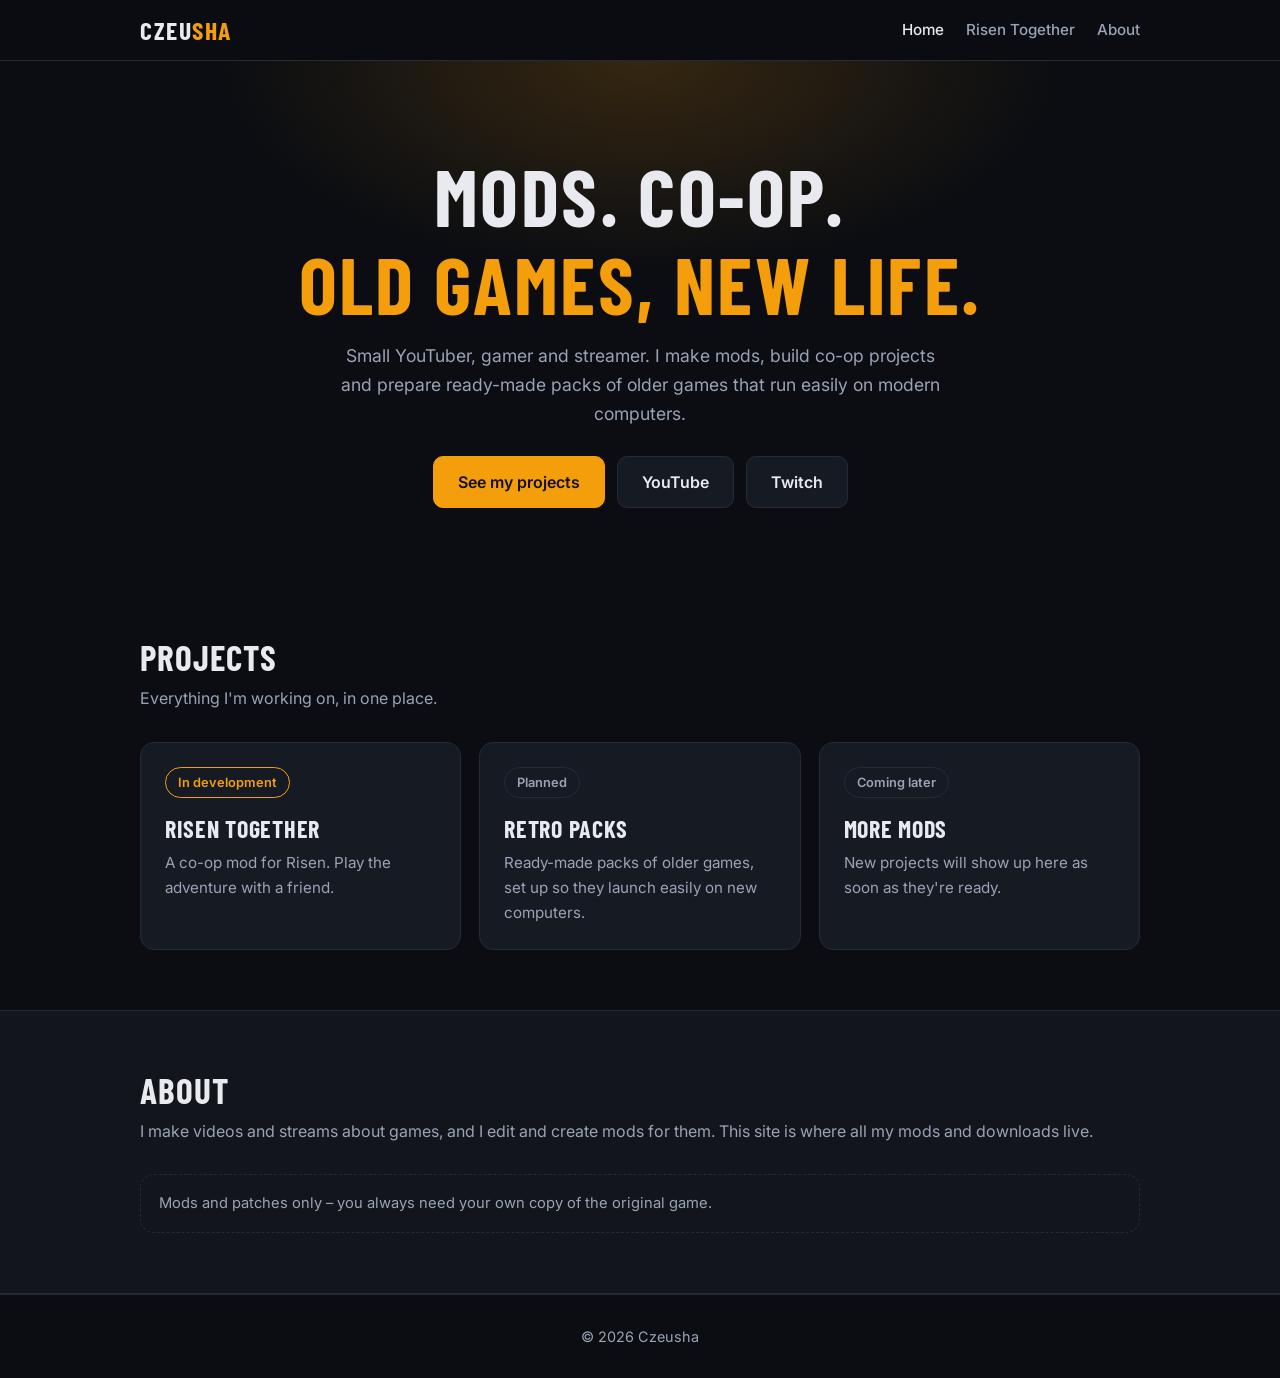
==== index.html @ b82e5521 "Add files via upload" ====
<!DOCTYPE html>
<html lang="en">
<head>
  <meta charset="UTF-8">
  <meta name="viewport" content="width=device-width, initial-scale=1">
  <title>Czeusha – Mods & Projects</title>
  <meta name="description" content="Czeusha's website: mods, co-op projects and ready-made packs of older games that are easy to run on modern computers.">
  <link rel="stylesheet" href="style.css">
</head>
<body>

  <nav class="nav">
    <div class="container">
      <a class="logo" href="index.html">CZEU<span>SHA</span></a>
      <div class="nav-links">
        <a class="active" href="index.html">Home</a>
        <a href="risen-together.html">Risen Together</a>
        <a href="#about">About</a>
      </div>
    </div>
  </nav>

  <header class="hero">
    <div class="container">
      <h1>Mods. Co-op.<br><em>Old games, new life.</em></h1>
      <p>Small YouTuber, gamer and streamer. I make mods, build co-op projects and prepare ready-made packs of older games that run easily on modern computers.</p>
      <div class="btn-row">
        <a class="btn primary" href="#projects">See my projects</a>
        <!-- TODO: wstaw swoj link do YouTube -->
        <a class="btn" href="#" target="_blank" rel="noopener">YouTube</a>
        <!-- TODO: wstaw swoj link do Twitcha -->
        <a class="btn" href="#" target="_blank" rel="noopener">Twitch</a>
      </div>
    </div>
  </header>

  <section id="projects">
    <div class="container">
      <h2>Projects</h2>
      <p class="sub">Everything I'm working on, in one place.</p>

      <div class="grid">
        <a class="card" href="risen-together.html">
          <span class="badge">In development</span>
          <h3>Risen Together</h3>
          <p>A co-op mod for Risen. Play the adventure with a friend.</p>
        </a>

        <div class="card">
          <span class="badge planned">Planned</span>
          <h3>Retro Packs</h3>
          <p>Ready-made packs of older games, set up so they launch easily on new computers.</p>
        </div>

        <div class="card">
          <span class="badge planned">Coming later</span>
          <h3>More mods</h3>
          <p>New projects will show up here as soon as they're ready.</p>
        </div>
      </div>
    </div>
  </section>

  <section id="about" class="band">
    <div class="container">
      <h2>About</h2>
      <!-- TODO: dopisz kilka zdań o sobie i kanale -->
      <p class="sub">I make videos and streams about games, and I edit and create mods for them. This site is where all my mods and downloads live.</p>
      <div class="note">
        Mods and patches only – you always need your own copy of the original game.
      </div>
    </div>
  </section>

  <footer>
    <div class="container">© 2026 Czeusha</div>
  </footer>

</body>
</html>
---- style.css ----
@import url('https://fonts.googleapis.com/css2?family=Barlow+Condensed:wght@500;700&family=Inter:wght@400;500;600&display=swap');

:root {
  --bg: #0b0d12;
  --bg-2: #12151c;
  --card: #161a23;
  --border: #252a36;
  --text: #e8eaf0;
  --muted: #9aa3b5;
  --accent: #f59e0b;
  --accent-2: #ef4444;
  --radius: 14px;
}

* { box-sizing: border-box; margin: 0; padding: 0; }

html { scroll-behavior: smooth; }

body {
  font-family: 'Inter', system-ui, sans-serif;
  background: var(--bg);
  color: var(--text);
  line-height: 1.65;
  min-height: 100vh;
}

a { color: var(--accent); text-decoration: none; }
a:hover { text-decoration: underline; }

h1, h2, h3 {
  font-family: 'Barlow Condensed', 'Inter', sans-serif;
  text-transform: uppercase;
  letter-spacing: 0.03em;
  line-height: 1.1;
}

.container { width: min(1000px, 100% - 32px); margin-inline: auto; }

/* NAV */
.nav {
  position: sticky; top: 0; z-index: 10;
  background: rgba(11, 13, 18, 0.85);
  backdrop-filter: blur(10px);
  border-bottom: 1px solid var(--border);
}
.nav .container {
  display: flex; align-items: center; justify-content: space-between;
  height: 60px;
}
.logo {
  font-family: 'Barlow Condensed', sans-serif;
  font-weight: 700; font-size: 1.6rem;
  letter-spacing: 0.06em; color: var(--text);
}
.logo span { color: var(--accent); }
.logo:hover { text-decoration: none; }
.nav-links { display: flex; gap: 22px; }
.nav-links a { color: var(--muted); font-weight: 500; font-size: 0.95rem; }
.nav-links a:hover, .nav-links a.active { color: var(--text); text-decoration: none; }

/* HERO */
.hero {
  padding: 90px 0 70px;
  text-align: center;
  background:
    radial-gradient(600px 300px at 50% 0%, rgba(245, 158, 11, 0.18), transparent 70%),
    var(--bg);
}
.hero h1 { font-size: clamp(2.6rem, 8vw, 5rem); margin-bottom: 14px; }
.hero h1 em { font-style: normal; color: var(--accent); }
.hero p { color: var(--muted); max-width: 620px; margin: 0 auto 28px; font-size: 1.1rem; }

.badge {
  display: inline-block;
  padding: 4px 12px;
  border-radius: 999px;
  font-size: 0.8rem; font-weight: 600;
  border: 1px solid var(--accent);
  color: var(--accent);
  margin-bottom: 18px;
}
.badge.planned { border-color: var(--border); color: var(--muted); }

/* BUTTONS */
.btn {
  display: inline-block;
  padding: 12px 24px;
  border-radius: 10px;
  font-weight: 600;
  border: 1px solid var(--border);
  color: var(--text);
  background: var(--card);
  transition: transform .15s, border-color .15s;
}
.btn:hover { transform: translateY(-2px); border-color: var(--accent); text-decoration: none; }
.btn.primary { background: var(--accent); color: #111; border-color: var(--accent); }
.btn.disabled { opacity: .5; pointer-events: none; }
.btn-row { display: flex; gap: 12px; justify-content: center; flex-wrap: wrap; }

/* SECTIONS */
section { padding: 60px 0; }
section h2 { font-size: 2.2rem; margin-bottom: 8px; }
.sub { color: var(--muted); margin-bottom: 30px; }

.grid {
  display: grid; gap: 18px;
  grid-template-columns: repeat(auto-fit, minmax(270px, 1fr));
}

.card {
  background: var(--card);
  border: 1px solid var(--border);
  border-radius: var(--radius);
  padding: 24px;
  transition: transform .2s, border-color .2s;
  display: block; color: var(--text);
}
a.card:hover { transform: translateY(-4px); border-color: var(--accent); text-decoration: none; }
.card h3 { font-size: 1.5rem; margin-bottom: 8px; }
.card p { color: var(--muted); font-size: 0.95rem; }

.band { background: var(--bg-2); border-block: 1px solid var(--border); }

/* STEPS / LISTS */
.steps { list-style: none; counter-reset: s; display: grid; gap: 12px; }
.steps li {
  counter-increment: s;
  background: var(--card); border: 1px solid var(--border);
  border-radius: var(--radius);
  padding: 16px 18px 16px 62px;
  position: relative;
}
.steps li::before {
  content: counter(s);
  position: absolute; left: 18px; top: 50%; transform: translateY(-50%);
  width: 30px; height: 30px; border-radius: 50%;
  background: var(--accent); color: #111;
  display: grid; place-items: center; font-weight: 700;
}

.list { list-style: none; display: grid; gap: 10px; }
.list li { padding-left: 26px; position: relative; color: var(--muted); }
.list li::before { content: '▸'; color: var(--accent); position: absolute; left: 0; }

.log { border-left: 2px solid var(--border); padding-left: 20px; }
.log h3 { font-size: 1.3rem; }
.log .date { color: var(--muted); font-size: .85rem; margin-bottom: 6px; }

.note {
  border: 1px dashed var(--border);
  border-radius: var(--radius);
  padding: 16px 18px;
  color: var(--muted);
  font-size: .92rem;
}

/* FOOTER */
footer {
  border-top: 1px solid var(--border);
  padding: 30px 0;
  text-align: center;
  color: var(--muted);
  font-size: .9rem;
}

@media (max-width: 560px) {
  .nav-links { gap: 14px; }
  .hero { padding: 60px 0 50px; }
}
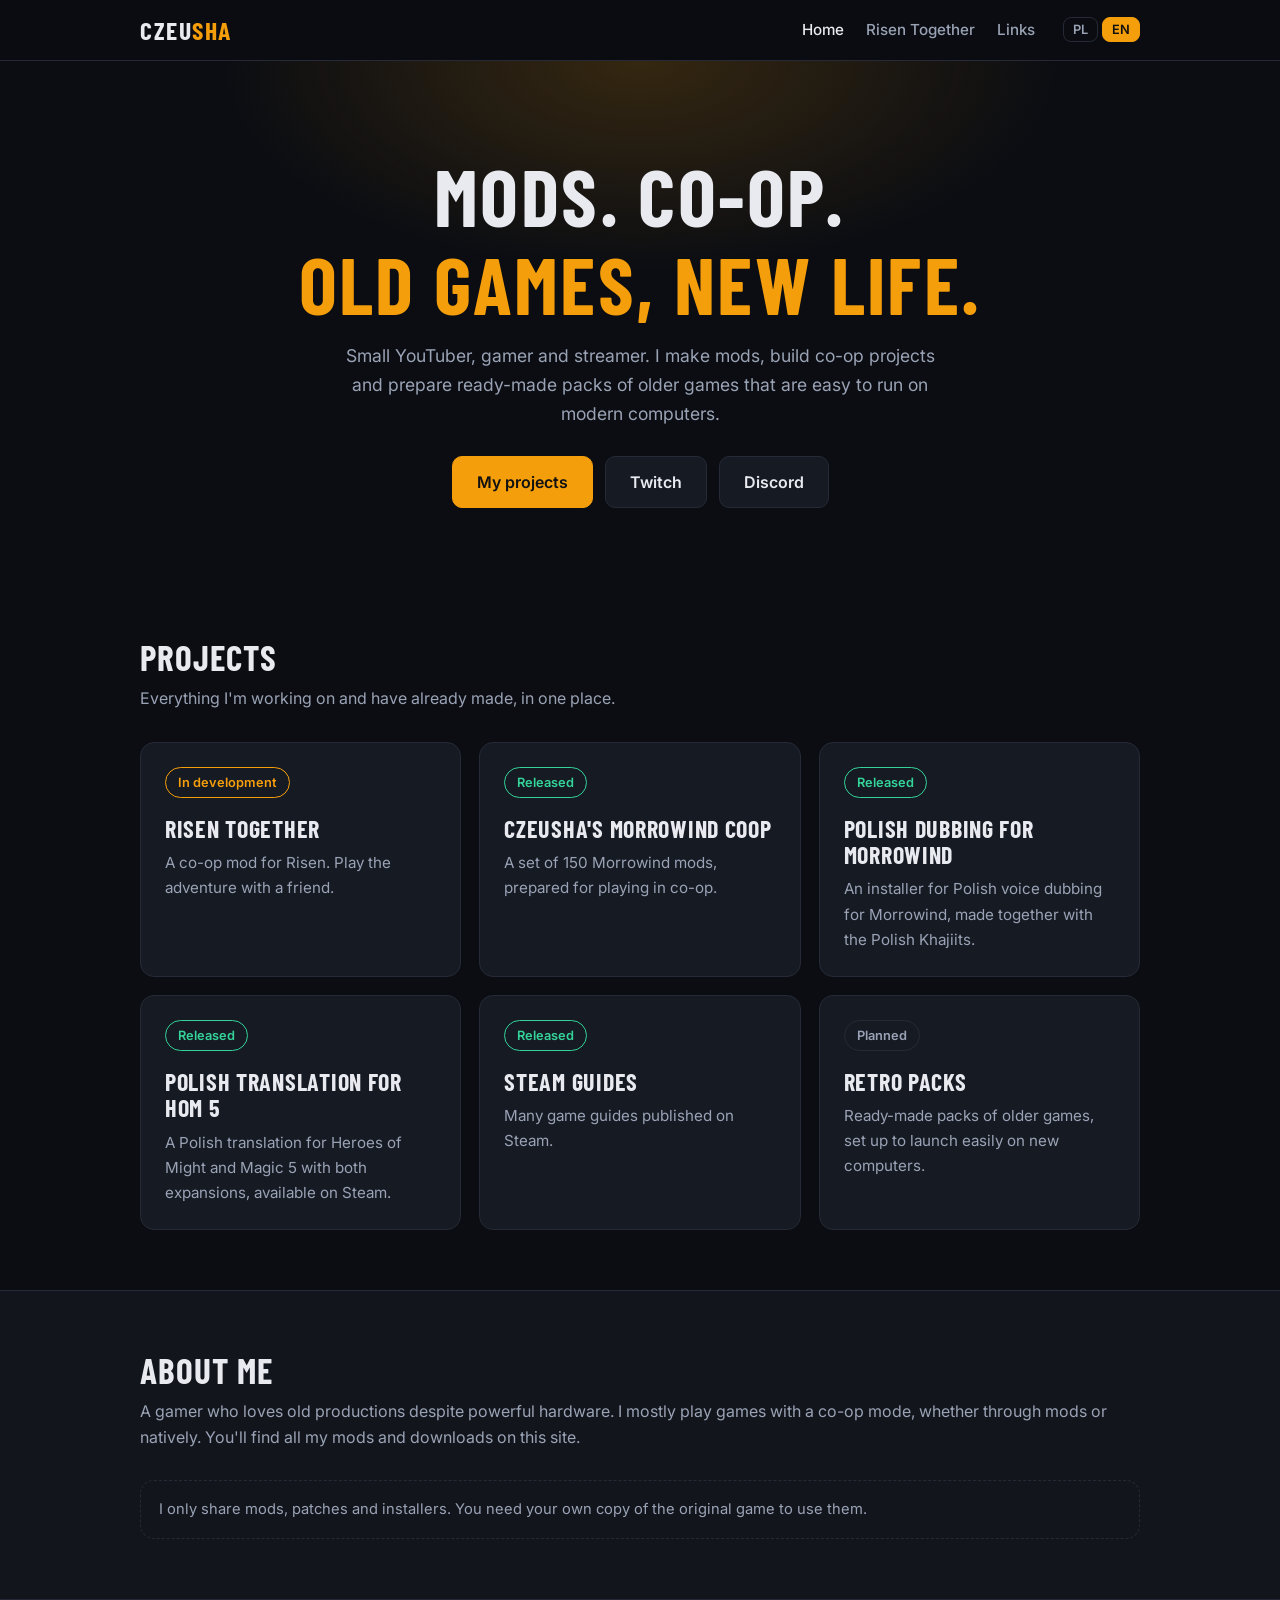
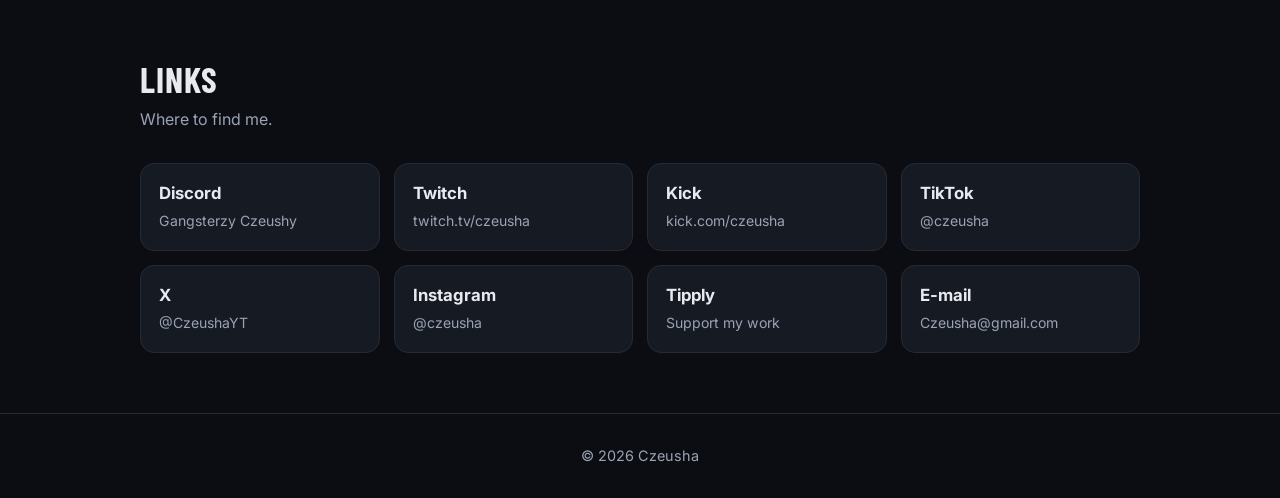
==== commit dd6e2973: "Add files via upload" ====
--- a/index.html
+++ b/index.html
@@ -1,10 +1,10 @@
 <!DOCTYPE html>
-<html lang="en">
+<html lang="pl">
 <head>
   <meta charset="UTF-8">
   <meta name="viewport" content="width=device-width, initial-scale=1">
-  <title>Czeusha – Mods & Projects</title>
-  <meta name="description" content="Czeusha's website: mods, co-op projects and ready-made packs of older games that are easy to run on modern computers.">
+  <title data-i18n="title">Czeusha – Mody i projekty</title>
+  <meta name="description" content="Strona Czeushy: YouTuber, gamer i streamer. Moje mody, projekty co-op oraz gotowe paczki starszych gier.">
   <link rel="stylesheet" href="style.css">
 </head>
 <body>
@@ -13,61 +13,116 @@
     <div class="container">
       <a class="logo" href="index.html">CZEU<span>SHA</span></a>
       <div class="nav-links">
-        <a class="active" href="index.html">Home</a>
+        <a class="active" href="index.html" data-i18n="nav_home">Start</a>
         <a href="risen-together.html">Risen Together</a>
-        <a href="#about">About</a>
+        <a href="#linki" data-i18n="nav_links">Linki</a>
+        <div class="lang">
+          <button type="button" data-lang="pl">PL</button>
+          <button type="button" data-lang="en">EN</button>
+        </div>
       </div>
     </div>
   </nav>
 
   <header class="hero">
     <div class="container">
-      <h1>Mods. Co-op.<br><em>Old games, new life.</em></h1>
-      <p>Small YouTuber, gamer and streamer. I make mods, build co-op projects and prepare ready-made packs of older games that run easily on modern computers.</p>
+      <h1 data-i18n="h1">Mody. Co-op.<br><em>Stare gry, nowe życie.</em></h1>
+      <p data-i18n="hero_p">Mały YouTuber, gamer i streamer. Robię mody, tworzę projekty co-op i przygotowuję gotowe paczki starszych gier, które łatwo odpalić na nowych komputerach.</p>
       <div class="btn-row">
-        <a class="btn primary" href="#projects">See my projects</a>
-        <!-- TODO: wstaw swoj link do YouTube -->
-        <a class="btn" href="#" target="_blank" rel="noopener">YouTube</a>
-        <!-- TODO: wstaw swoj link do Twitcha -->
-        <a class="btn" href="#" target="_blank" rel="noopener">Twitch</a>
+        <a class="btn primary" href="#projekty" data-i18n="btn_projects">Moje projekty</a>
+        <a class="btn" href="https://twitch.tv/czeusha" target="_blank" rel="noopener">Twitch</a>
+        <a class="btn" href="https://discord.gg/3G6SpS7euk" target="_blank" rel="noopener">Discord</a>
       </div>
     </div>
   </header>
 
-  <section id="projects">
+  <section id="projekty">
     <div class="container">
-      <h2>Projects</h2>
-      <p class="sub">Everything I'm working on, in one place.</p>
+      <h2 data-i18n="projects_h">Projekty</h2>
+      <p class="sub" data-i18n="projects_sub">Wszystko, nad czym pracuję i co już zrobiłem, w jednym miejscu.</p>
 
       <div class="grid">
         <a class="card" href="risen-together.html">
-          <span class="badge">In development</span>
+          <span class="badge" data-i18n="badge_dev">W produkcji</span>
           <h3>Risen Together</h3>
-          <p>A co-op mod for Risen. Play the adventure with a friend.</p>
+          <p data-i18n="risen_p">Mod co-op do gry Risen. Przejdź przygodę razem ze znajomym.</p>
         </a>
 
+        <!-- TODO: dodaj link do pobrania, zamieniajac <div> na <a class="card" href="LINK"> -->
         <div class="card">
-          <span class="badge planned">Planned</span>
-          <h3>Retro Packs</h3>
-          <p>Ready-made packs of older games, set up so they launch easily on new computers.</p>
+          <span class="badge done" data-i18n="badge_done">Wydane</span>
+          <h3>Czeusha's Morrowind Coop</h3>
+          <p data-i18n="coop_p">Zestaw 150 modyfikacji do Morrowinda, przygotowany do gry w co-opie.</p>
         </div>
 
         <div class="card">
-          <span class="badge planned">Coming later</span>
-          <h3>More mods</h3>
-          <p>New projects will show up here as soon as they're ready.</p>
+          <span class="badge done" data-i18n="badge_done">Wydane</span>
+          <h3 data-i18n="dub_h">Polski dubbing do Morrowinda</h3>
+          <p data-i18n="dub_p">Instalator polskiego dubbingu do Morrowinda, stworzony razem z Polskimi Khajitami.</p>
+        </div>
+
+        <div class="card">
+          <span class="badge done" data-i18n="badge_done">Wydane</span>
+          <h3 data-i18n="hom_h">Spolszczenie do HoM 5</h3>
+          <p data-i18n="hom_p">Spolszczenie do Heroes of Might and Magic 5 wraz z dwoma dodatkami, dostępne na Steamie.</p>
+        </div>
+
+        <div class="card">
+          <span class="badge done" data-i18n="badge_done">Wydane</span>
+          <h3 data-i18n="guides_h">Poradniki na Steamie</h3>
+          <p data-i18n="guides_p">Wiele poradników do gier opublikowanych na Steamie.</p>
+        </div>
+
+        <div class="card">
+          <span class="badge planned" data-i18n="badge_planned">W planach</span>
+          <h3>Retro Packs</h3>
+          <p data-i18n="retro_p">Gotowe paczki starszych gier, przygotowane tak, żeby łatwo je uruchomić na nowych komputerach.</p>
         </div>
       </div>
     </div>
   </section>
 
-  <section id="about" class="band">
+  <section id="o-mnie" class="band">
     <div class="container">
-      <h2>About</h2>
-      <!-- TODO: dopisz kilka zdań o sobie i kanale -->
-      <p class="sub">I make videos and streams about games, and I edit and create mods for them. This site is where all my mods and downloads live.</p>
-      <div class="note">
-        Mods and patches only – you always need your own copy of the original game.
+      <h2 data-i18n="about_h">O mnie</h2>
+      <p class="sub" data-i18n="about_sub">Grajek lubiący stare produkcje, mimo mocnego sprzętu. Gram głównie w gry z trybem kooperacji, czy to za pomocą modów, czy natywnie. Na tej stronie znajdziesz wszystkie moje mody i pliki do pobrania.</p>
+      <div class="note" data-i18n="about_note">
+        Udostępniam same mody, łatki i instalatory. Do ich użycia potrzebujesz własnej kopii oryginalnej gry.
+      </div>
+    </div>
+  </section>
+
+  <section id="linki">
+    <div class="container">
+      <h2 data-i18n="links_h">Linki</h2>
+      <p class="sub" data-i18n="links_sub">Tu mnie znajdziesz.</p>
+
+      <div class="links-grid">
+        <a class="link-card" href="https://discord.gg/3G6SpS7euk" target="_blank" rel="noopener">
+          <strong>Discord</strong><span>Gangsterzy Czeushy</span>
+        </a>
+        <a class="link-card" href="https://twitch.tv/czeusha" target="_blank" rel="noopener">
+          <strong>Twitch</strong><span>twitch.tv/czeusha</span>
+        </a>
+        <a class="link-card" href="https://kick.com/czeusha" target="_blank" rel="noopener">
+          <strong>Kick</strong><span>kick.com/czeusha</span>
+        </a>
+        <a class="link-card" href="https://tiktok.com/@czeusha" target="_blank" rel="noopener">
+          <strong>TikTok</strong><span>@czeusha</span>
+        </a>
+        <a class="link-card" href="https://x.com/CzeushaYT" target="_blank" rel="noopener">
+          <strong>X</strong><span>@CzeushaYT</span>
+        </a>
+        <a class="link-card" href="https://instagram.com/czeusha" target="_blank" rel="noopener">
+          <strong>Instagram</strong><span>@czeusha</span>
+        </a>
+        <a class="link-card" href="https://tipply.pl/@czeusha" target="_blank" rel="noopener">
+          <strong>Tipply</strong><span data-i18n="tip_s">Wesprzyj moją twórczość</span>
+        </a>
+        <a class="link-card" href="mailto:Czeusha@gmail.com">
+          <strong>E-mail</strong><span>Czeusha@gmail.com</span>
+        </a>
+        <!-- TODO: dodaj karte YouTube, gdy podasz link do kanalu -->
       </div>
     </div>
   </section>
@@ -76,5 +131,6 @@
     <div class="container">© 2026 Czeusha</div>
   </footer>
 
+  <script src="lang.js"></script>
 </body>
 </html>
--- a/style.css
+++ b/style.css
@@ -163,7 +163,91 @@
   font-size: .9rem;
 }
 
+/* EXTRA */
+.badge.done { border-color: #34d399; color: #34d399; }
+
+.links-grid {
+  display: grid; gap: 14px;
+  grid-template-columns: repeat(auto-fit, minmax(210px, 1fr));
+}
+.link-card {
+  display: block;
+  background: var(--card);
+  border: 1px solid var(--border);
+  border-radius: var(--radius);
+  padding: 16px 18px;
+  color: var(--text);
+  transition: transform .2s, border-color .2s;
+}
+.link-card:hover { transform: translateY(-3px); border-color: var(--accent); text-decoration: none; }
+.link-card strong { display: block; font-size: 1.05rem; }
+.link-card span { color: var(--muted); font-size: .88rem; word-break: break-all; }
+
+.video {
+  position: relative;
+  aspect-ratio: 16 / 9;
+  border-radius: var(--radius);
+  overflow: hidden;
+  border: 1px solid var(--border);
+  background: var(--card);
+  display: grid; place-items: center;
+  color: var(--muted);
+}
+.video iframe { position: absolute; inset: 0; width: 100%; height: 100%; border: 0; }
+
+.gallery {
+  display: grid; gap: 14px;
+  grid-template-columns: repeat(auto-fit, minmax(250px, 1fr));
+}
+.gallery img, .gallery .ph {
+  width: 100%;
+  aspect-ratio: 16 / 9;
+  object-fit: cover;
+  border-radius: var(--radius);
+  border: 1px solid var(--border);
+  background: var(--card);
+}
+.gallery .ph { display: grid; place-items: center; color: var(--muted); font-size: .9rem; }
+
+/* RISEN THEME – wlasny wyglad podstrony Risen Together */
+.theme-risen {
+  --bg: #0a0f0d;
+  --bg-2: #101814;
+  --card: #141d18;
+  --border: #243229;
+  --accent: #d4a24c;
+  --accent-2: #34d399;
+}
+.theme-risen .hero {
+  background:
+    linear-gradient(rgba(10, 15, 13, .75), rgba(10, 15, 13, .96)),
+    url('risen-banner.jpg') center / cover no-repeat,
+    radial-gradient(700px 320px at 50% 0%, rgba(212, 162, 76, .22), transparent 70%),
+    var(--bg);
+  padding: 110px 0 90px;
+}
+.theme-risen .hero h1 { letter-spacing: .1em; }
+.theme-risen .steps li::before { background: var(--accent); }
+
+/* PRZELACZNIK JEZYKA */
+.nav-links { align-items: center; }
+.lang { display: flex; gap: 4px; margin-left: 6px; }
+.lang button {
+  background: transparent;
+  border: 1px solid var(--border);
+  color: var(--muted);
+  padding: 4px 9px;
+  border-radius: 8px;
+  cursor: pointer;
+  font: 600 .8rem 'Inter', sans-serif;
+}
+.lang button:hover { color: var(--text); border-color: var(--accent); }
+.lang button.active { background: var(--accent); border-color: var(--accent); color: #111; }
+
 @media (max-width: 560px) {
-  .nav-links { gap: 14px; }
+  .nav-links { gap: 12px; }
+  .nav-links a { font-size: .85rem; }
+  .logo { font-size: 1.3rem; }
   .hero { padding: 60px 0 50px; }
-}
+  .theme-risen .hero { padding: 70px 0 60px; }
+}
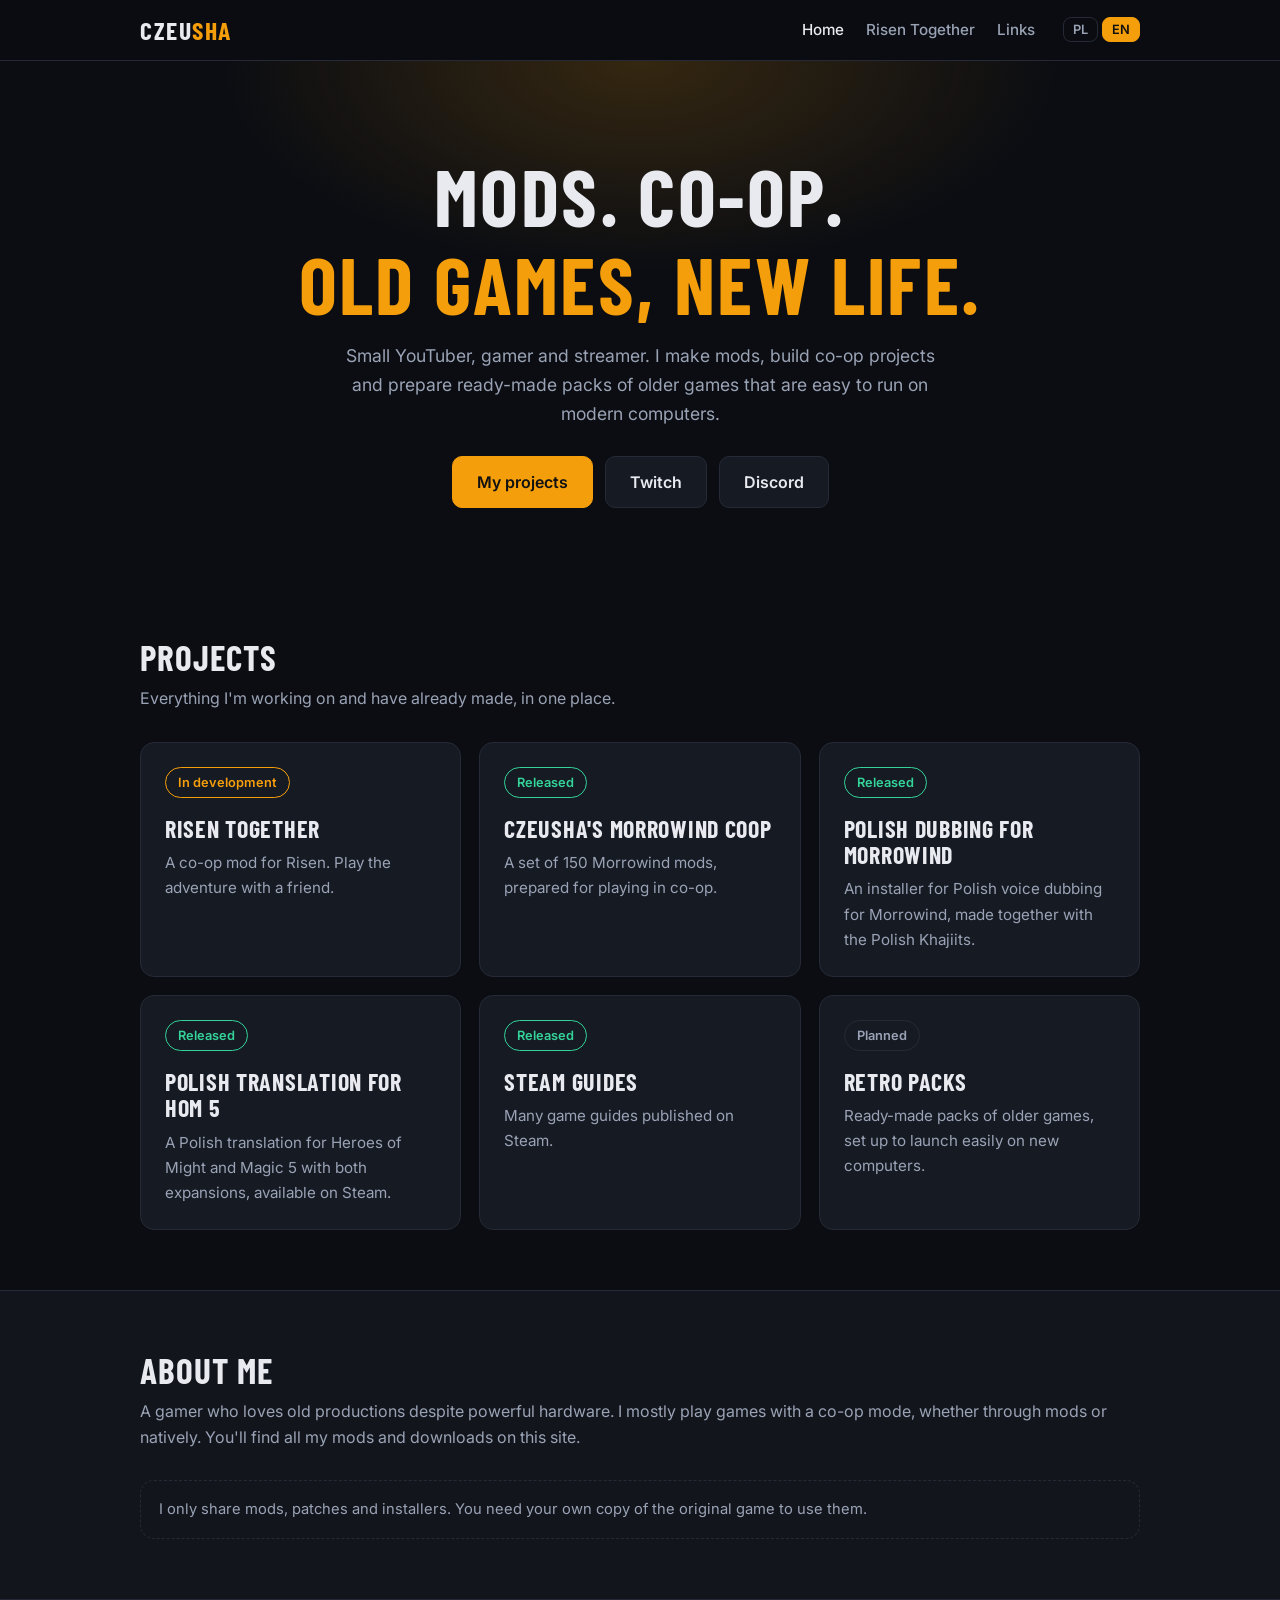
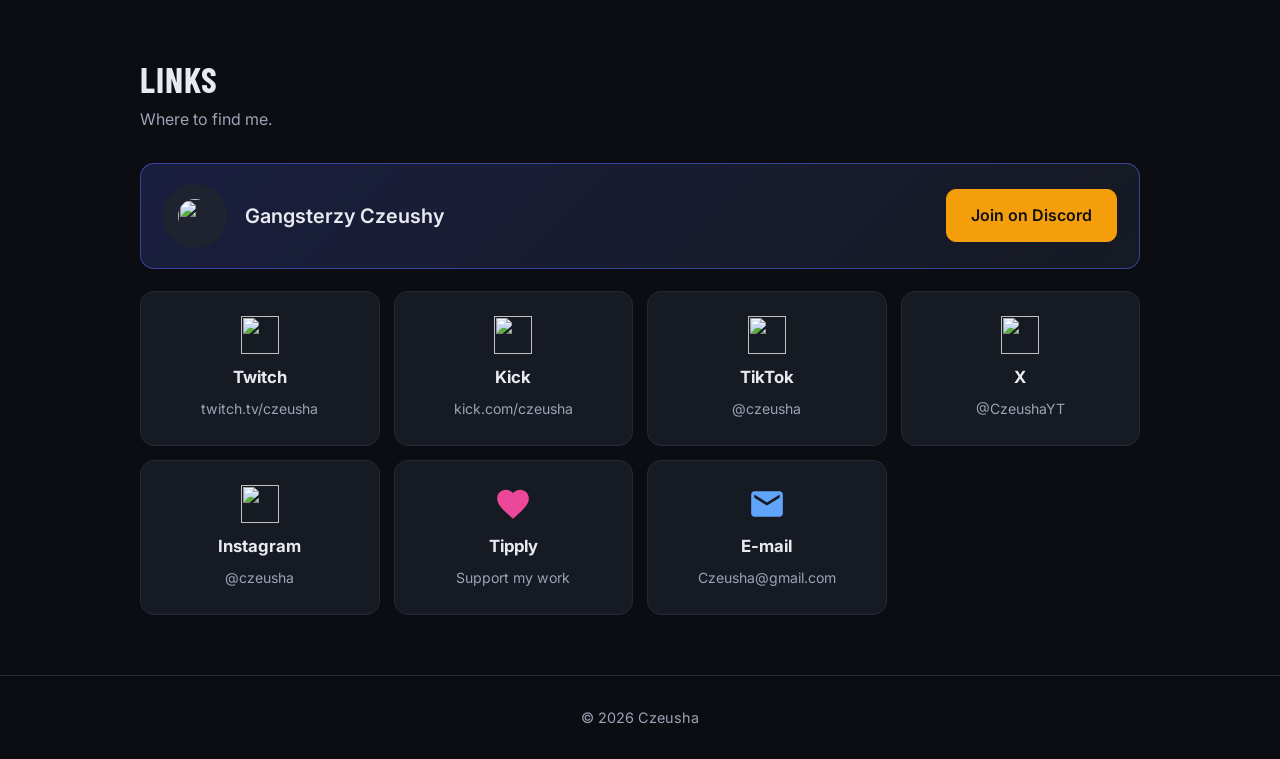
==== commit 0effeffe: "Add files via upload" ====
--- a/index.html
+++ b/index.html
@@ -97,32 +97,51 @@
       <h2 data-i18n="links_h">Linki</h2>
       <p class="sub" data-i18n="links_sub">Tu mnie znajdziesz.</p>
 
+      <!-- Widget Discorda: liczby pobierane na zywo z linku zaproszenia (patrz skrypt na dole strony) -->
+      <div class="discord-card">
+        <img id="dc-icon" class="dc-icon fallback" src="https://cdn.simpleicons.org/discord/5865F2" alt="" width="64" height="64">
+        <div class="dc-info">
+          <div class="dc-name" id="dc-name">Gangsterzy Czeushy</div>
+          <div class="dc-stats" id="dc-stats" hidden>
+            <span class="dc-dot"></span>
+            <span id="dc-online">0</span> <span data-i18n="dc_online">online</span>
+            <span>·</span>
+            <span id="dc-members">0</span> <span data-i18n="dc_members">członków</span>
+          </div>
+        </div>
+        <a class="btn primary" href="https://discord.gg/3G6SpS7euk" target="_blank" rel="noopener" data-i18n="dc_join">Dołącz na Discorda</a>
+      </div>
+
       <div class="links-grid">
-        <a class="link-card" href="https://discord.gg/3G6SpS7euk" target="_blank" rel="noopener">
-          <strong>Discord</strong><span>Gangsterzy Czeushy</span>
-        </a>
         <a class="link-card" href="https://twitch.tv/czeusha" target="_blank" rel="noopener">
+          <img class="ico" src="https://cdn.simpleicons.org/twitch/9146FF" alt="" width="38" height="38" loading="lazy">
           <strong>Twitch</strong><span>twitch.tv/czeusha</span>
         </a>
         <a class="link-card" href="https://kick.com/czeusha" target="_blank" rel="noopener">
+          <img class="ico" src="https://cdn.simpleicons.org/kick/53FC18" alt="" width="38" height="38" loading="lazy">
           <strong>Kick</strong><span>kick.com/czeusha</span>
         </a>
         <a class="link-card" href="https://tiktok.com/@czeusha" target="_blank" rel="noopener">
+          <img class="ico" src="https://cdn.simpleicons.org/tiktok/ffffff" alt="" width="38" height="38" loading="lazy">
           <strong>TikTok</strong><span>@czeusha</span>
         </a>
         <a class="link-card" href="https://x.com/CzeushaYT" target="_blank" rel="noopener">
+          <img class="ico" src="https://cdn.simpleicons.org/x/ffffff" alt="" width="38" height="38" loading="lazy">
           <strong>X</strong><span>@CzeushaYT</span>
         </a>
         <a class="link-card" href="https://instagram.com/czeusha" target="_blank" rel="noopener">
+          <img class="ico" src="https://cdn.simpleicons.org/instagram/E4405F" alt="" width="38" height="38" loading="lazy">
           <strong>Instagram</strong><span>@czeusha</span>
         </a>
         <a class="link-card" href="https://tipply.pl/@czeusha" target="_blank" rel="noopener">
+          <svg class="ico" viewBox="0 0 24 24" fill="#ec4899" aria-hidden="true"><path d="M12 21.35l-1.45-1.32C5.4 15.36 2 12.28 2 8.5 2 5.42 4.42 3 7.5 3c1.74 0 3.41.81 4.5 2.09C13.09 3.81 14.76 3 16.5 3 19.58 3 22 5.42 22 8.5c0 3.78-3.4 6.86-8.55 11.54L12 21.35z"/></svg>
           <strong>Tipply</strong><span data-i18n="tip_s">Wesprzyj moją twórczość</span>
         </a>
         <a class="link-card" href="mailto:Czeusha@gmail.com">
+          <svg class="ico" viewBox="0 0 24 24" fill="#60a5fa" aria-hidden="true"><path d="M20 4H4c-1.1 0-1.99.9-1.99 2L2 18c0 1.1.9 2 2 2h16c1.1 0 2-.9 2-2V6c0-1.1-.9-2-2-2zm0 4l-8 5-8-5V6l8 5 8-5v2z"/></svg>
           <strong>E-mail</strong><span>Czeusha@gmail.com</span>
         </a>
-        <!-- TODO: dodaj karte YouTube, gdy podasz link do kanalu -->
+        <!-- TODO: dodaj karte YouTube (ikona: https://cdn.simpleicons.org/youtube/FF0000), gdy podasz link do kanalu -->
       </div>
     </div>
   </section>
@@ -132,5 +151,28 @@
   </footer>
 
   <script src="lang.js"></script>
+  <script>
+    /* Widget Discorda: pobiera nazwe, ikone i liczby z publicznego linku zaproszenia.
+       Jesli sie nie uda (np. zaproszenie wygaslo), zostaje domyslny wyglad bez liczb. */
+    (function () {
+      var code = '3G6SpS7euk';
+      fetch('https://discord.com/api/v9/invites/' + code + '?with_counts=true')
+        .then(function (r) { return r.json(); })
+        .then(function (d) {
+          if (!d || !d.guild) return;
+          var g = d.guild;
+          if (g.icon) {
+            var img = document.getElementById('dc-icon');
+            img.src = 'https://cdn.discordapp.com/icons/' + g.id + '/' + g.icon + '.png?size=128';
+            img.classList.remove('fallback');
+          }
+          document.getElementById('dc-name').textContent = g.name;
+          document.getElementById('dc-online').textContent = Number(d.approximate_presence_count).toLocaleString();
+          document.getElementById('dc-members').textContent = Number(d.approximate_member_count).toLocaleString();
+          document.getElementById('dc-stats').hidden = false;
+        })
+        .catch(function () {});
+    })();
+  </script>
 </body>
 </html>
--- a/style.css
+++ b/style.css
@@ -209,25 +209,48 @@
 }
 .gallery .ph { display: grid; place-items: center; color: var(--muted); font-size: .9rem; }
 
-/* RISEN THEME – wlasny wyglad podstrony Risen Together */
-.theme-risen {
-  --bg: #0a0f0d;
-  --bg-2: #101814;
-  --card: #141d18;
-  --border: #243229;
-  --accent: #d4a24c;
-  --accent-2: #34d399;
-}
-.theme-risen .hero {
-  background:
-    linear-gradient(rgba(10, 15, 13, .75), rgba(10, 15, 13, .96)),
-    url('risen-banner.jpg') center / cover no-repeat,
-    radial-gradient(700px 320px at 50% 0%, rgba(212, 162, 76, .22), transparent 70%),
-    var(--bg);
-  padding: 110px 0 90px;
-}
-.theme-risen .hero h1 { letter-spacing: .1em; }
-.theme-risen .steps li::before { background: var(--accent); }
+/* KAFELKI LINKOW Z IKONAMI (wycentrowane) */
+.link-card {
+  display: flex;
+  flex-direction: column;
+  align-items: center;
+  text-align: center;
+  gap: 6px;
+  padding: 24px 16px;
+}
+.link-card .ico { width: 38px; height: 38px; margin-bottom: 4px; }
+
+/* WIDGET DISCORDA */
+.discord-card {
+  display: flex;
+  align-items: center;
+  gap: 18px;
+  flex-wrap: wrap;
+  background: linear-gradient(135deg, rgba(88, 101, 242, .2), var(--card));
+  border: 1px solid rgba(88, 101, 242, .55);
+  border-radius: var(--radius);
+  padding: 20px 22px;
+  margin-bottom: 22px;
+}
+.dc-icon {
+  width: 64px; height: 64px;
+  border-radius: 50%;
+  background: #1f2330;
+  object-fit: cover;
+  flex-shrink: 0;
+}
+.dc-icon.fallback { padding: 15px; }
+.dc-info { flex: 1; min-width: 190px; }
+.dc-name { font-weight: 600; font-size: 1.25rem; line-height: 1.3; }
+.dc-stats {
+  display: flex; align-items: center; gap: 6px; flex-wrap: wrap;
+  color: var(--muted); font-size: .92rem;
+}
+.dc-stats[hidden] { display: none; }
+.dc-dot {
+  width: 9px; height: 9px; border-radius: 50%;
+  background: #23a55a; display: inline-block;
+}
 
 /* PRZELACZNIK JEZYKA */
 .nav-links { align-items: center; }
@@ -249,5 +272,4 @@
   .nav-links a { font-size: .85rem; }
   .logo { font-size: 1.3rem; }
   .hero { padding: 60px 0 50px; }
-  .theme-risen .hero { padding: 70px 0 60px; }
-}
+}
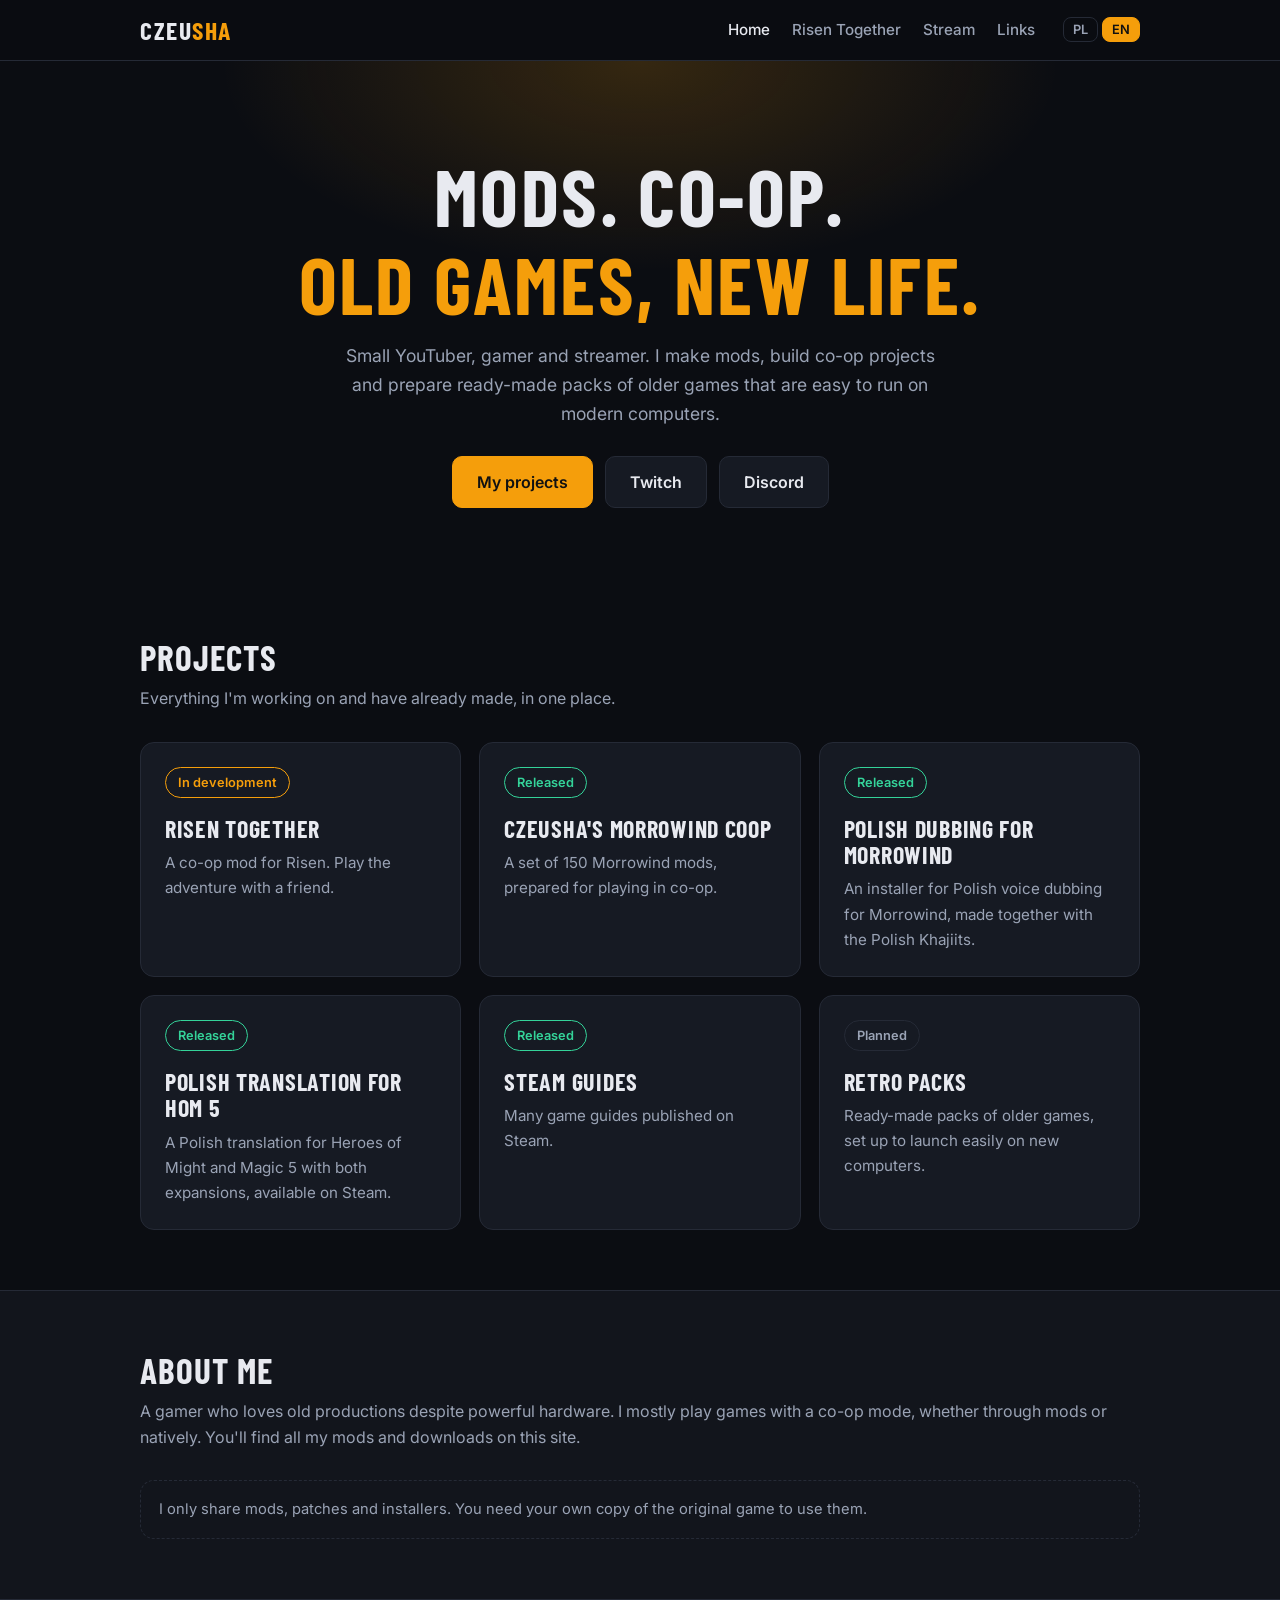
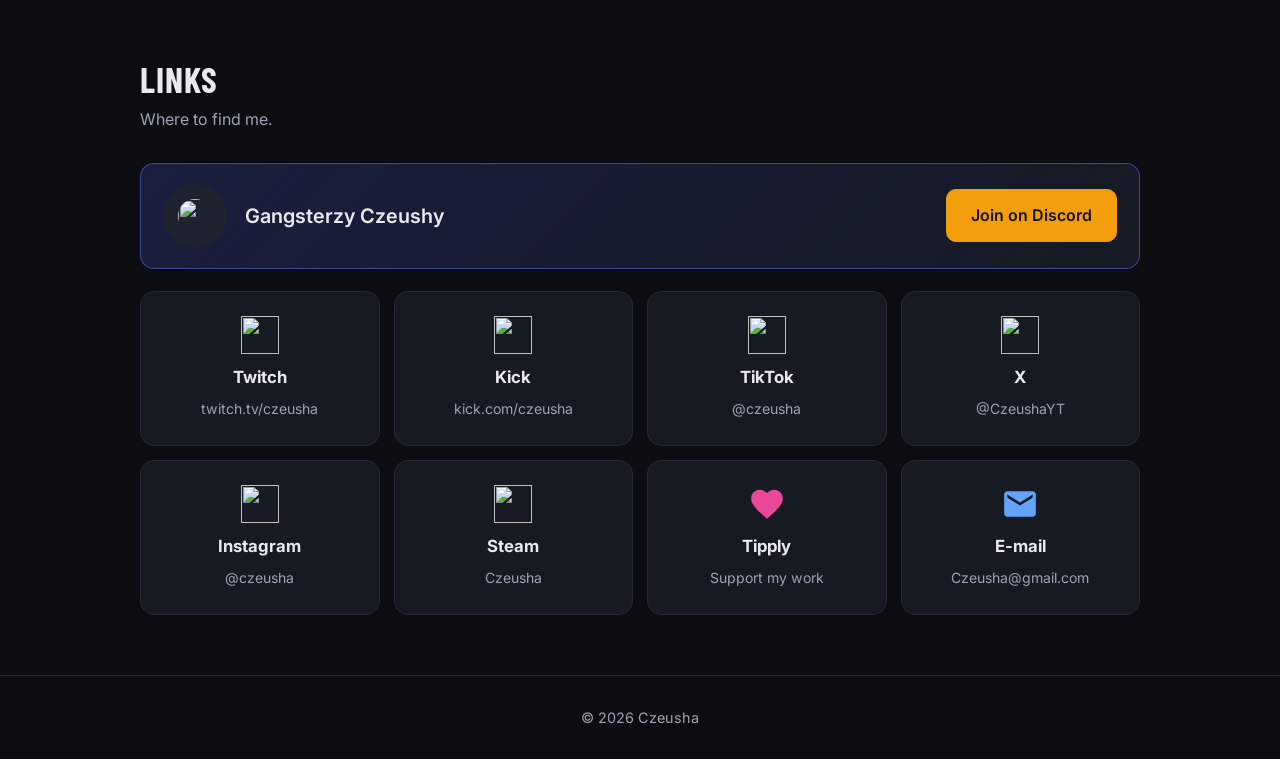
==== commit 4172dd63: "Add files via upload" ====
--- a/index.html
+++ b/index.html
@@ -15,6 +15,7 @@
       <div class="nav-links">
         <a class="active" href="index.html" data-i18n="nav_home">Start</a>
         <a href="risen-together.html">Risen Together</a>
+        <a href="stream.html">Stream</a>
         <a href="#linki" data-i18n="nav_links">Linki</a>
         <div class="lang">
           <button type="button" data-lang="pl">PL</button>
@@ -133,6 +134,10 @@
           <img class="ico" src="https://cdn.simpleicons.org/instagram/E4405F" alt="" width="38" height="38" loading="lazy">
           <strong>Instagram</strong><span>@czeusha</span>
         </a>
+        <a class="link-card" href="https://steamcommunity.com/id/Czeusha/" target="_blank" rel="noopener">
+          <img class="ico" src="https://cdn.simpleicons.org/steam/66c0f4" alt="" width="38" height="38" loading="lazy">
+          <strong>Steam</strong><span>Czeusha</span>
+        </a>
         <a class="link-card" href="https://tipply.pl/@czeusha" target="_blank" rel="noopener">
           <svg class="ico" viewBox="0 0 24 24" fill="#ec4899" aria-hidden="true"><path d="M12 21.35l-1.45-1.32C5.4 15.36 2 12.28 2 8.5 2 5.42 4.42 3 7.5 3c1.74 0 3.41.81 4.5 2.09C13.09 3.81 14.76 3 16.5 3 19.58 3 22 5.42 22 8.5c0 3.78-3.4 6.86-8.55 11.54L12 21.35z"/></svg>
           <strong>Tipply</strong><span data-i18n="tip_s">Wesprzyj moją twórczość</span>
--- a/style.css
+++ b/style.css
@@ -168,7 +168,7 @@
 
 .links-grid {
   display: grid; gap: 14px;
-  grid-template-columns: repeat(auto-fit, minmax(210px, 1fr));
+  grid-template-columns: repeat(4, 1fr);
 }
 .link-card {
   display: block;
@@ -267,8 +267,35 @@
 .lang button:hover { color: var(--text); border-color: var(--accent); }
 .lang button.active { background: var(--accent); border-color: var(--accent); color: #111; }
 
+/* HARMONOGRAM STREAMU */
+.table-wrap { overflow-x: auto; }
+.schedule {
+  width: 100%;
+  border-collapse: collapse;
+  background: var(--card);
+  border: 1px solid var(--border);
+}
+.schedule th, .schedule td {
+  padding: 13px 18px;
+  text-align: left;
+  border-bottom: 1px solid var(--border);
+}
+.schedule th {
+  color: var(--muted);
+  font-size: .8rem;
+  text-transform: uppercase;
+  letter-spacing: .06em;
+}
+.schedule tr:last-child td { border-bottom: 0; }
+.schedule td:first-child { font-weight: 600; white-space: nowrap; }
+
+@media (max-width: 820px) {
+  .links-grid { grid-template-columns: repeat(2, 1fr); }
+}
+
 @media (max-width: 560px) {
-  .nav-links { gap: 12px; }
+  .nav .container { height: auto; padding: 8px 0; flex-wrap: wrap; gap: 6px 14px; }
+  .nav-links { gap: 12px; flex-wrap: wrap; }
   .nav-links a { font-size: .85rem; }
   .logo { font-size: 1.3rem; }
   .hero { padding: 60px 0 50px; }
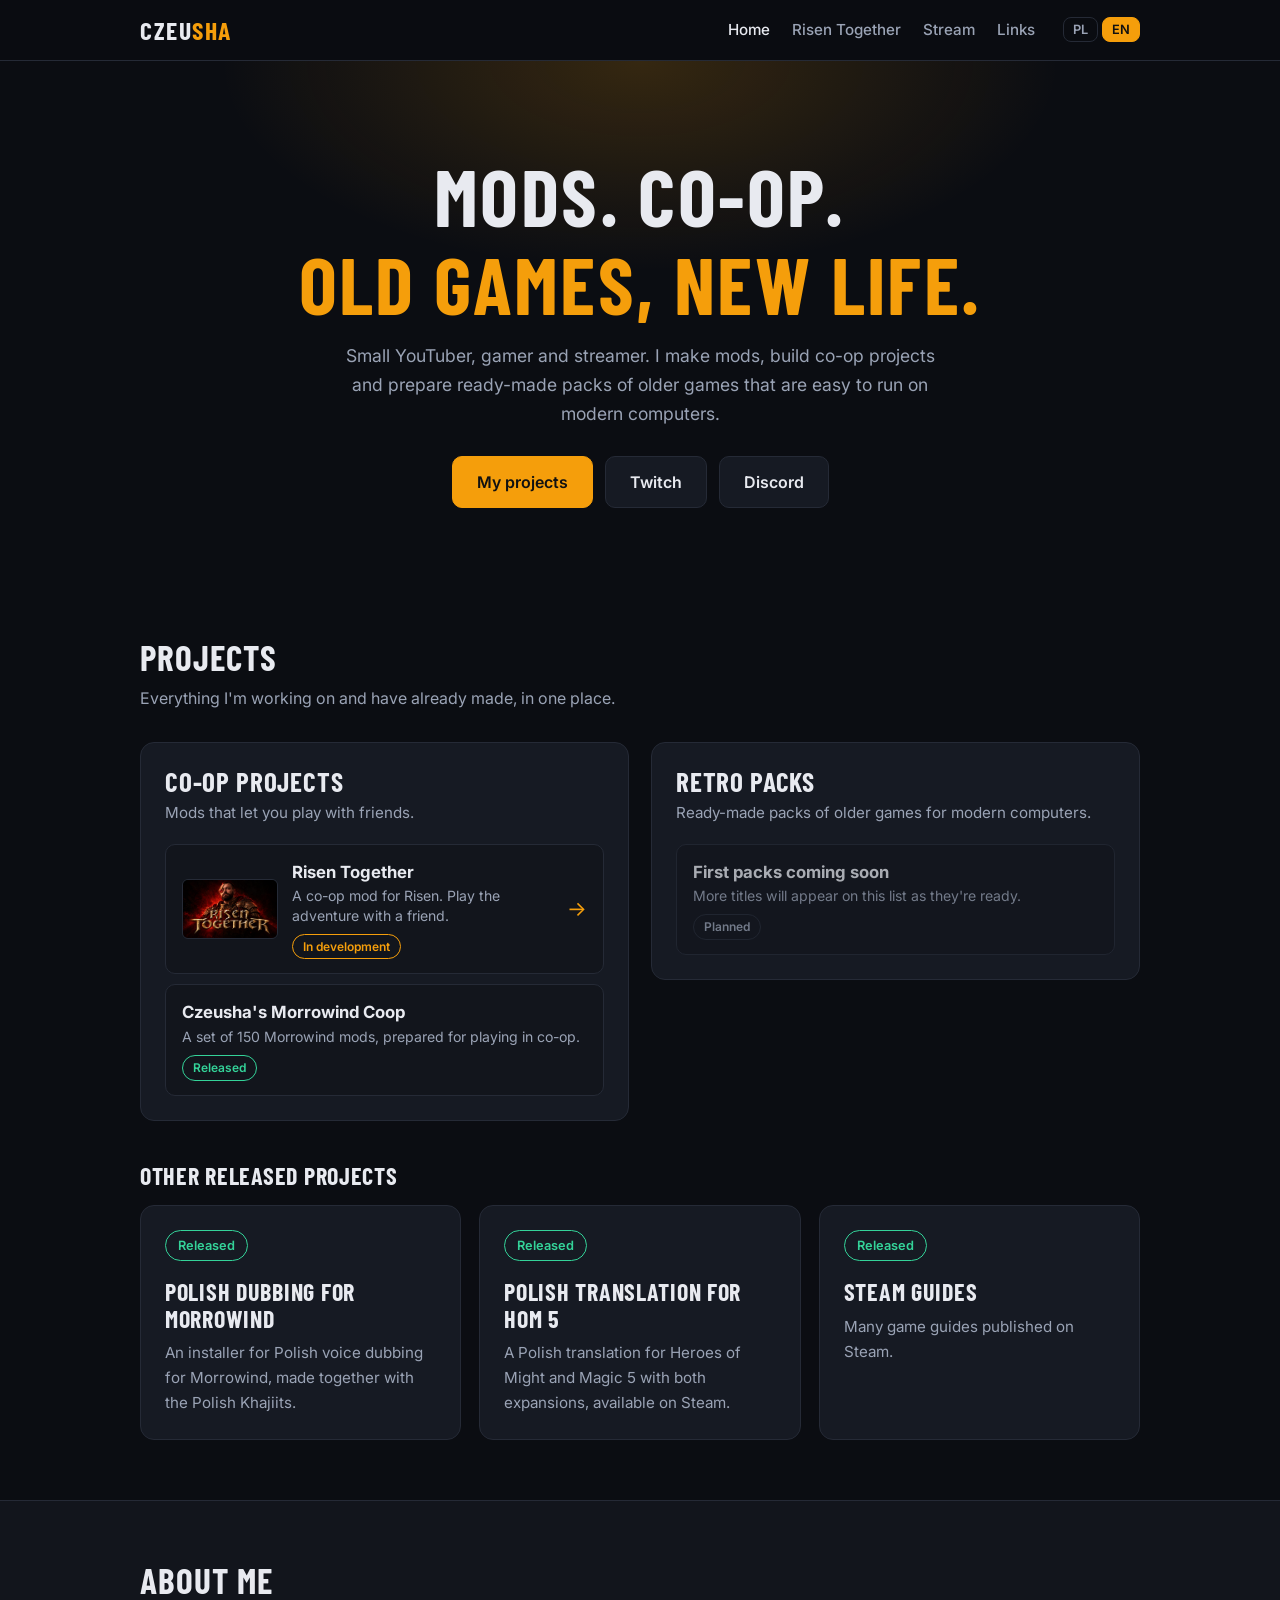
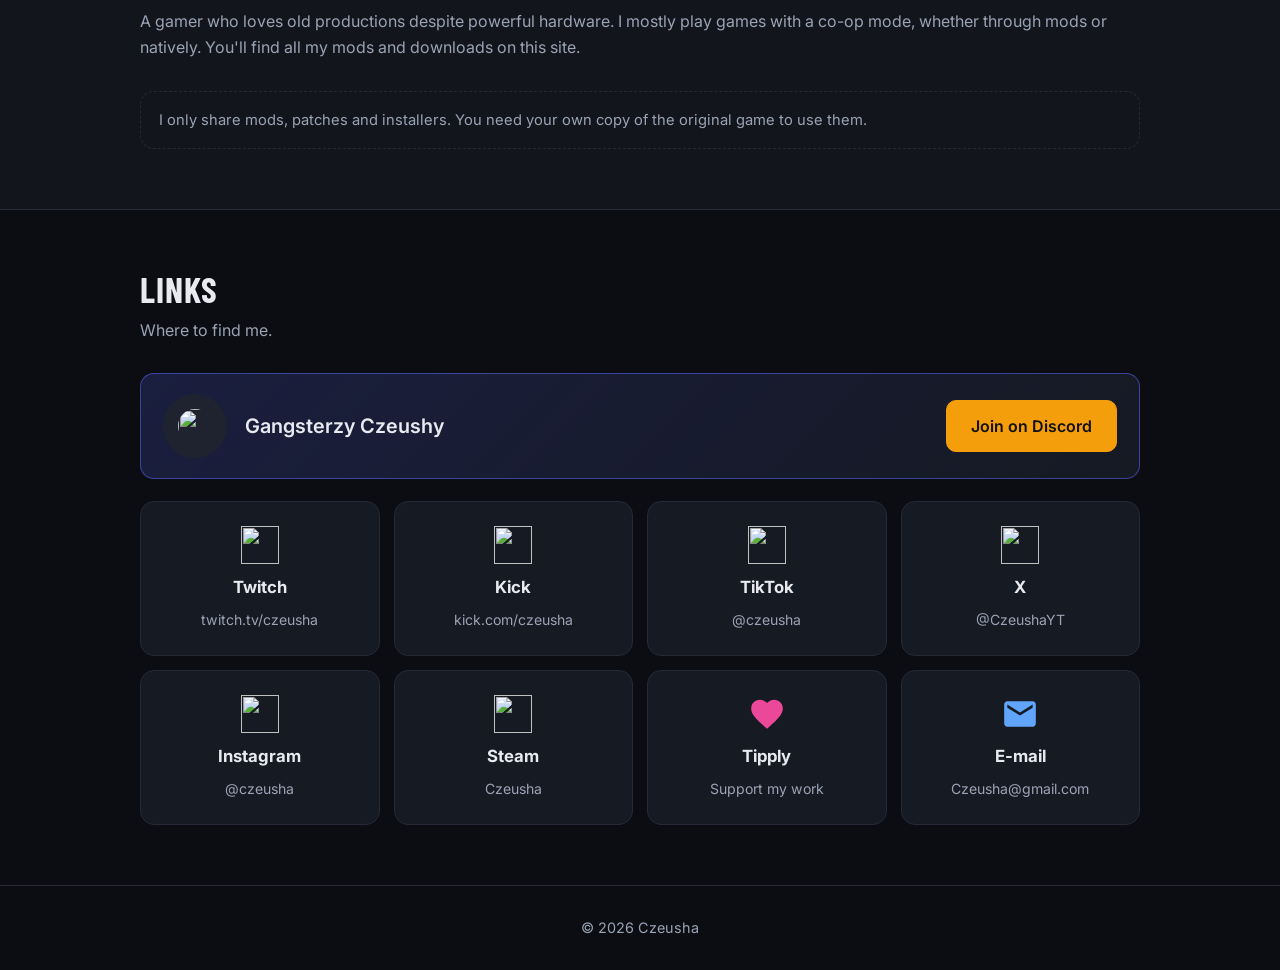
==== commit 2465ef81: "Add files via upload" ====
--- a/index.html
+++ b/index.html
@@ -42,20 +42,58 @@
       <h2 data-i18n="projects_h">Projekty</h2>
       <p class="sub" data-i18n="projects_sub">Wszystko, nad czym pracuję i co już zrobiłem, w jednym miejscu.</p>
 
+      <div class="proj-cols">
+
+        <div class="panel">
+          <h3 data-i18n="coop_h">Projekty Coop</h3>
+          <p class="panel-sub" data-i18n="coop_sub">Mody, dzięki którym zagrasz ze znajomymi.</p>
+          <ul class="proj-list">
+            <li>
+              <a class="proj-item" href="risen-together.html">
+                <img class="thumb" src="risen-banner.jpg" alt="" width="96" height="60" loading="lazy">
+                <span class="pi-main">
+                  <strong>Risen Together</strong>
+                  <small data-i18n="risen_p">Mod co-op do gry Risen. Przejdź przygodę razem ze znajomym.</small>
+                  <span class="badge" data-i18n="badge_dev">W produkcji</span>
+                </span>
+                <span class="arrow" aria-hidden="true">&rarr;</span>
+              </a>
+            </li>
+            <li>
+              <!-- TODO: dodaj link do pobrania, zamieniajac <div class="proj-item"> na <a class="proj-item" href="LINK"> (oraz zamykajacy </div> na </a>) -->
+              <div class="proj-item">
+                <span class="pi-main">
+                  <strong>Czeusha's Morrowind Coop</strong>
+                  <small data-i18n="coop_p">Zestaw 150 modyfikacji do Morrowinda, przygotowany do gry w co-opie.</small>
+                  <span class="badge done" data-i18n="badge_done">Wydane</span>
+                </span>
+              </div>
+            </li>
+            <!-- Kolejny projekt coop dodasz kopiujac jeden z blokow <li> powyzej -->
+          </ul>
+        </div>
+
+        <div class="panel">
+          <h3>Retro Packs</h3>
+          <p class="panel-sub" data-i18n="retro_sub">Gotowe paczki starszych gier na nowe komputery.</p>
+          <ul class="proj-list">
+            <li>
+              <div class="proj-item soon">
+                <span class="pi-main">
+                  <strong data-i18n="retro_soon_h">Pierwsze paczki wkrótce</strong>
+                  <small data-i18n="retro_soon_p">Kolejne tytuły pojawią się na tej liście, gdy będą gotowe.</small>
+                  <span class="badge planned" data-i18n="badge_planned">W planach</span>
+                </span>
+              </div>
+            </li>
+            <!-- Gdy bedzie pierwsza paczka: skopiuj blok <li> z Risen Together (link do jej podstrony) i wstaw tutaj -->
+          </ul>
+        </div>
+
+      </div>
+
+      <h3 class="subhead" data-i18n="other_h">Inne wydane projekty</h3>
       <div class="grid">
-        <a class="card" href="risen-together.html">
-          <span class="badge" data-i18n="badge_dev">W produkcji</span>
-          <h3>Risen Together</h3>
-          <p data-i18n="risen_p">Mod co-op do gry Risen. Przejdź przygodę razem ze znajomym.</p>
-        </a>
-
-        <!-- TODO: dodaj link do pobrania, zamieniajac <div> na <a class="card" href="LINK"> -->
-        <div class="card">
-          <span class="badge done" data-i18n="badge_done">Wydane</span>
-          <h3>Czeusha's Morrowind Coop</h3>
-          <p data-i18n="coop_p">Zestaw 150 modyfikacji do Morrowinda, przygotowany do gry w co-opie.</p>
-        </div>
-
         <div class="card">
           <span class="badge done" data-i18n="badge_done">Wydane</span>
           <h3 data-i18n="dub_h">Polski dubbing do Morrowinda</h3>
@@ -72,12 +110,6 @@
           <span class="badge done" data-i18n="badge_done">Wydane</span>
           <h3 data-i18n="guides_h">Poradniki na Steamie</h3>
           <p data-i18n="guides_p">Wiele poradników do gier opublikowanych na Steamie.</p>
-        </div>
-
-        <div class="card">
-          <span class="badge planned" data-i18n="badge_planned">W planach</span>
-          <h3>Retro Packs</h3>
-          <p data-i18n="retro_p">Gotowe paczki starszych gier, przygotowane tak, żeby łatwo je uruchomić na nowych komputerach.</p>
         </div>
       </div>
     </div>
--- a/style.css
+++ b/style.css
@@ -300,3 +300,51 @@
   .logo { font-size: 1.3rem; }
   .hero { padding: 60px 0 50px; }
 }
+
+
+/* LISTY PROJEKTOW NA STRONIE GLOWNEJ */
+.proj-cols {
+  display: grid; gap: 22px;
+  grid-template-columns: 1fr 1fr;
+  align-items: start;
+}
+.panel {
+  background: var(--card);
+  border: 1px solid var(--border);
+  border-radius: var(--radius);
+  padding: 24px;
+}
+.panel h3 { font-size: 1.7rem; }
+.panel-sub { color: var(--muted); font-size: .95rem; margin: 4px 0 18px; }
+.proj-list { list-style: none; display: grid; gap: 10px; }
+.proj-item {
+  display: flex; align-items: center; gap: 14px;
+  padding: 14px 16px;
+  background: var(--bg-2);
+  border: 1px solid var(--border);
+  border-radius: 10px;
+  color: var(--text);
+  transition: transform .2s, border-color .2s;
+}
+a.proj-item:hover { border-color: var(--accent); transform: translateX(4px); text-decoration: none; }
+.proj-item .pi-main { flex: 1; min-width: 0; }
+.proj-item strong { display: block; font-size: 1.05rem; }
+.proj-item small { display: block; color: var(--muted); font-size: .88rem; line-height: 1.4; }
+.proj-item .pi-main .badge { margin: 8px 0 0; font-size: .75rem; padding: 2px 10px; }
+.proj-item .arrow { color: var(--accent); font-size: 1.3rem; }
+.proj-item .thumb {
+  width: 96px; height: 60px; flex-shrink: 0;
+  object-fit: cover; object-position: 50% 18%;
+  border-radius: 6px;
+  border: 1px solid var(--border);
+}
+.proj-item.soon { opacity: .7; }
+.subhead { font-size: 1.5rem; margin: 42px 0 16px; }
+
+@media (max-width: 820px) {
+  .proj-cols { grid-template-columns: 1fr; }
+}
+@media (max-width: 560px) {
+  .proj-item { flex-wrap: wrap; }
+  .proj-item .thumb { width: 72px; height: 46px; }
+}
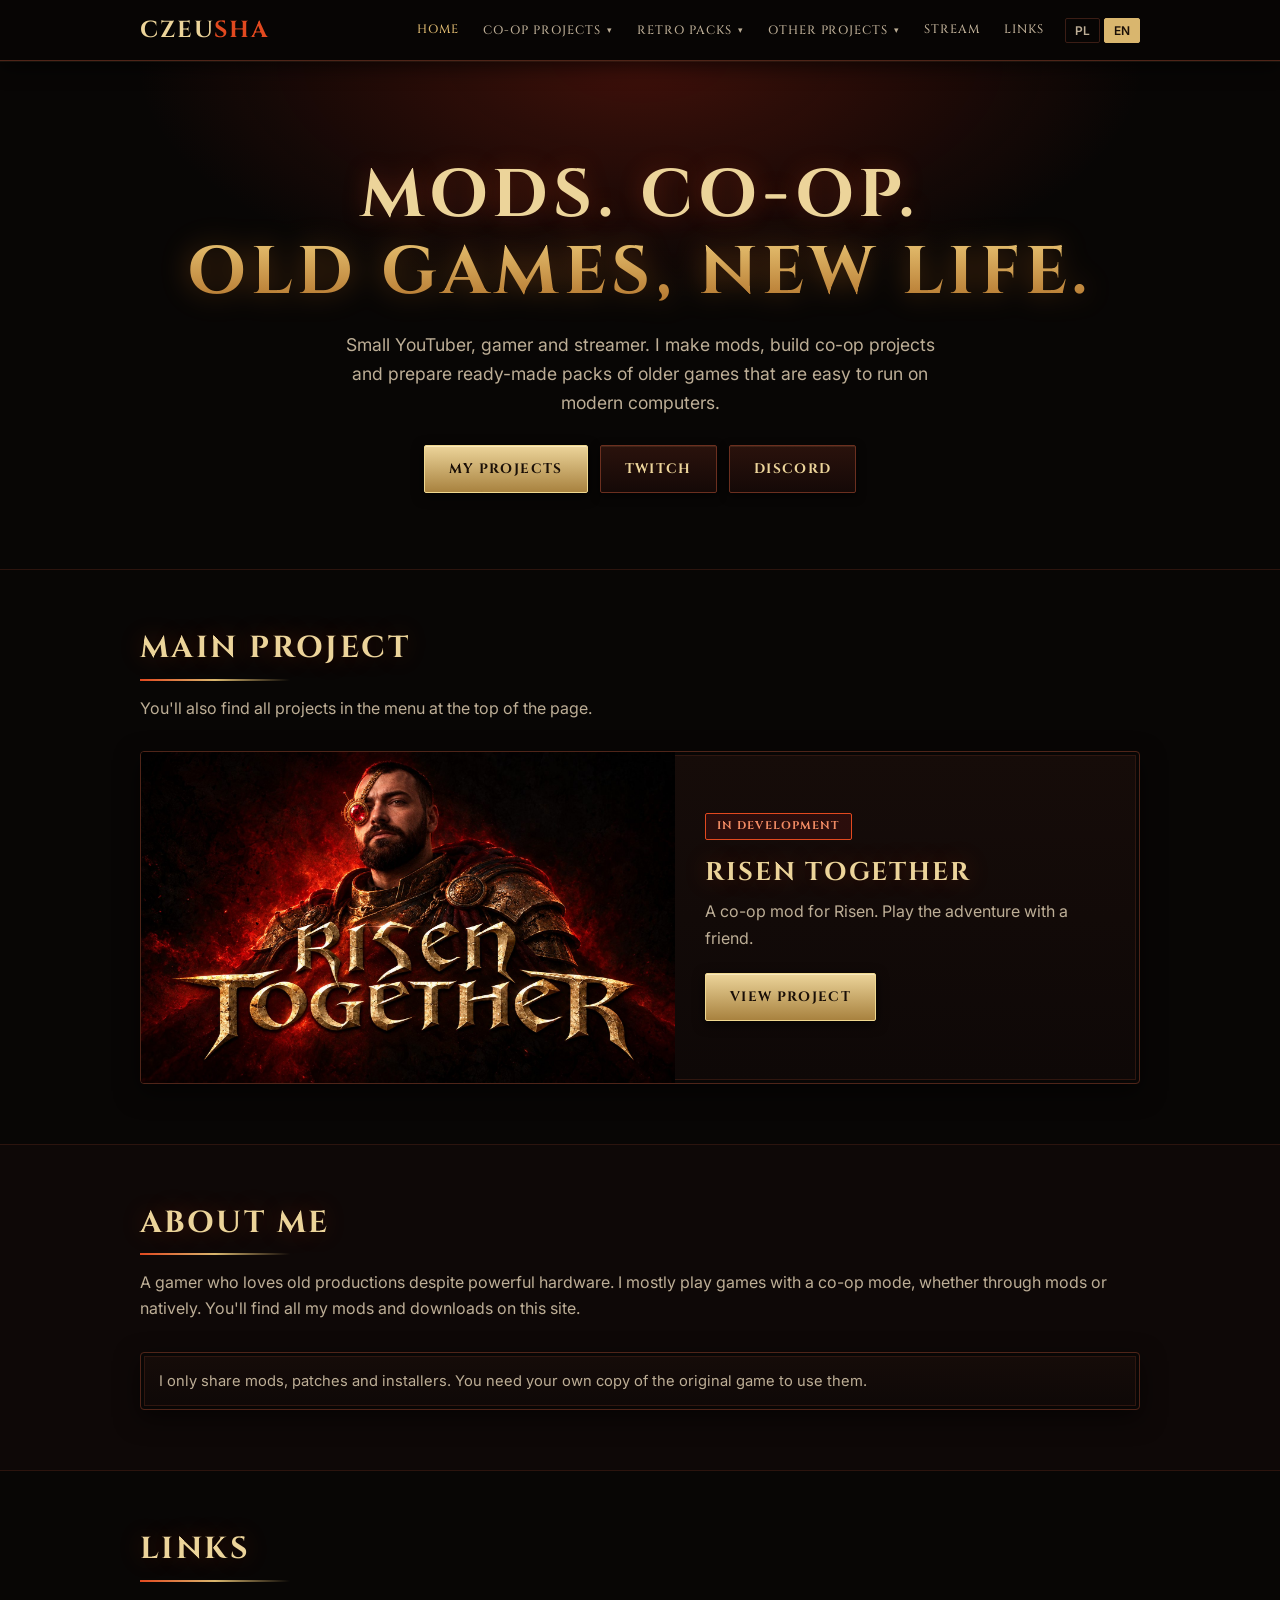
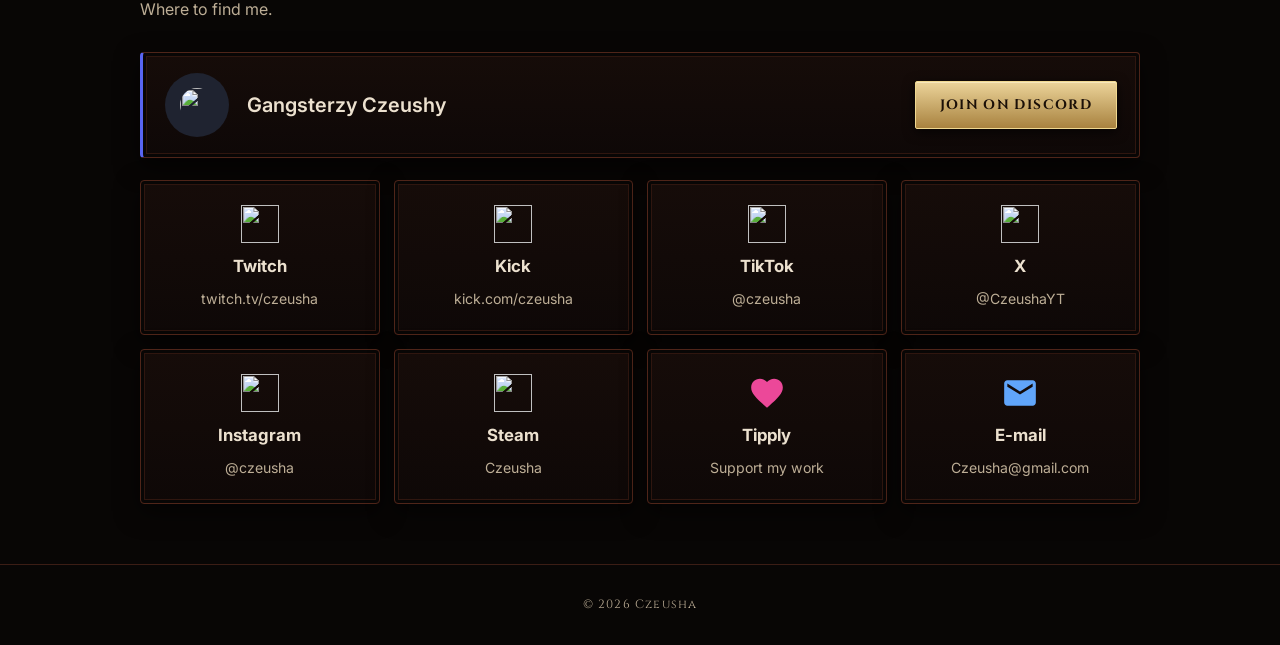
==== commit 3d7f63a2: "Add files via upload" ====
--- a/index.html
+++ b/index.html
@@ -5,7 +5,7 @@
   <meta name="viewport" content="width=device-width, initial-scale=1">
   <title data-i18n="title">Czeusha – Mody i projekty</title>
   <meta name="description" content="Strona Czeushy: YouTuber, gamer i streamer. Moje mody, projekty co-op oraz gotowe paczki starszych gier.">
-  <link rel="stylesheet" href="style.css">
+  <link rel="stylesheet" href="style.css?v=3">
 </head>
 <body>
 
@@ -14,9 +14,50 @@
       <a class="logo" href="index.html">CZEU<span>SHA</span></a>
       <div class="nav-links">
         <a class="active" href="index.html" data-i18n="nav_home">Start</a>
-        <a href="risen-together.html">Risen Together</a>
+
+        <!-- Menu rozwijane: lista pojawia sie pod przyciskiem po najechaniu myszka (na telefonie po dotknieciu) -->
+        <div class="dropdown">
+          <button type="button" class="dd-btn" aria-haspopup="true" aria-expanded="false"><span data-i18n="nav_coop">Projekty Coop</span> <span class="caret" aria-hidden="true">&#9662;</span></button>
+          <div class="dd-menu"><div class="dd-panel">
+            <a class="dd-item" href="risen-together.html">
+              <img src="risen-banner.jpg" alt="" width="64" height="40" loading="lazy">
+              <span><strong>Risen Together</strong><small data-i18n="badge_dev">W produkcji</small></span>
+            </a>
+            <!-- Kolejny projekt coop dodasz, kopiujac blok <a class="dd-item"> powyzej -->
+          </div></div>
+        </div>
+
+        <div class="dropdown">
+          <button type="button" class="dd-btn" aria-haspopup="true" aria-expanded="false"><span>Retro Packs</span> <span class="caret" aria-hidden="true">&#9662;</span></button>
+          <div class="dd-menu"><div class="dd-panel">
+            <div class="dd-item static">
+              <span><strong data-i18n="retro_soon_h">Pierwsze paczki wkrótce</strong><small data-i18n="badge_planned">W planach</small></span>
+            </div>
+            <!-- Gdy bedzie pierwsza paczka: dodaj tu <a class="dd-item" href="strona-paczki.html"> w takim samym ukladzie jak Risen Together -->
+          </div></div>
+        </div>
+
+        <div class="dropdown">
+          <button type="button" class="dd-btn" aria-haspopup="true" aria-expanded="false"><span data-i18n="nav_other">Pozostałe projekty</span> <span class="caret" aria-hidden="true">&#9662;</span></button>
+          <div class="dd-menu"><div class="dd-panel">
+            <!-- TODO: gdy beda linki (Steam, pobieranie), zamien <div class="dd-item static"> na <a class="dd-item" href="LINK"> (i zamykajacy </div> na </a>) -->
+            <div class="dd-item static">
+              <span><strong>Czeusha's Morrowind Coop</strong><small data-i18n="badge_done">Wydane</small></span>
+            </div>
+            <div class="dd-item static">
+              <span><strong data-i18n="dub_h">Polski dubbing do Morrowinda</strong><small data-i18n="badge_done">Wydane</small></span>
+            </div>
+            <div class="dd-item static">
+              <span><strong data-i18n="hom_h">Spolszczenie do HoM 5</strong><small data-i18n="badge_done">Wydane</small></span>
+            </div>
+            <div class="dd-item static">
+              <span><strong data-i18n="guides_h">Poradniki na Steamie</strong><small data-i18n="badge_done">Wydane</small></span>
+            </div>
+          </div></div>
+        </div>
+
         <a href="stream.html">Stream</a>
-        <a href="#linki" data-i18n="nav_links">Linki</a>
+        <a href="index.html#linki" data-i18n="nav_links">Linki</a>
         <div class="lang">
           <button type="button" data-lang="pl">PL</button>
           <button type="button" data-lang="en">EN</button>
@@ -39,79 +80,18 @@
 
   <section id="projekty">
     <div class="container">
-      <h2 data-i18n="projects_h">Projekty</h2>
-      <p class="sub" data-i18n="projects_sub">Wszystko, nad czym pracuję i co już zrobiłem, w jednym miejscu.</p>
+      <h2 data-i18n="feat_h">Główny projekt</h2>
+      <p class="sub" data-i18n="feat_sub">Wszystkie projekty znajdziesz też w menu na górze strony.</p>
 
-      <div class="proj-cols">
-
-        <div class="panel">
-          <h3 data-i18n="coop_h">Projekty Coop</h3>
-          <p class="panel-sub" data-i18n="coop_sub">Mody, dzięki którym zagrasz ze znajomymi.</p>
-          <ul class="proj-list">
-            <li>
-              <a class="proj-item" href="risen-together.html">
-                <img class="thumb" src="risen-banner.jpg" alt="" width="96" height="60" loading="lazy">
-                <span class="pi-main">
-                  <strong>Risen Together</strong>
-                  <small data-i18n="risen_p">Mod co-op do gry Risen. Przejdź przygodę razem ze znajomym.</small>
-                  <span class="badge" data-i18n="badge_dev">W produkcji</span>
-                </span>
-                <span class="arrow" aria-hidden="true">&rarr;</span>
-              </a>
-            </li>
-            <li>
-              <!-- TODO: dodaj link do pobrania, zamieniajac <div class="proj-item"> na <a class="proj-item" href="LINK"> (oraz zamykajacy </div> na </a>) -->
-              <div class="proj-item">
-                <span class="pi-main">
-                  <strong>Czeusha's Morrowind Coop</strong>
-                  <small data-i18n="coop_p">Zestaw 150 modyfikacji do Morrowinda, przygotowany do gry w co-opie.</small>
-                  <span class="badge done" data-i18n="badge_done">Wydane</span>
-                </span>
-              </div>
-            </li>
-            <!-- Kolejny projekt coop dodasz kopiujac jeden z blokow <li> powyzej -->
-          </ul>
+      <a class="feature" href="risen-together.html">
+        <img src="risen-banner.jpg" alt="Risen Together" width="900" height="558" loading="lazy">
+        <div class="feature-body">
+          <span class="badge" data-i18n="badge_dev">W produkcji</span>
+          <h3>Risen Together</h3>
+          <p data-i18n="risen_p">Mod co-op do gry Risen. Przejdź przygodę razem ze znajomym.</p>
+          <span class="btn primary" data-i18n="btn_view">Zobacz projekt</span>
         </div>
-
-        <div class="panel">
-          <h3>Retro Packs</h3>
-          <p class="panel-sub" data-i18n="retro_sub">Gotowe paczki starszych gier na nowe komputery.</p>
-          <ul class="proj-list">
-            <li>
-              <div class="proj-item soon">
-                <span class="pi-main">
-                  <strong data-i18n="retro_soon_h">Pierwsze paczki wkrótce</strong>
-                  <small data-i18n="retro_soon_p">Kolejne tytuły pojawią się na tej liście, gdy będą gotowe.</small>
-                  <span class="badge planned" data-i18n="badge_planned">W planach</span>
-                </span>
-              </div>
-            </li>
-            <!-- Gdy bedzie pierwsza paczka: skopiuj blok <li> z Risen Together (link do jej podstrony) i wstaw tutaj -->
-          </ul>
-        </div>
-
-      </div>
-
-      <h3 class="subhead" data-i18n="other_h">Inne wydane projekty</h3>
-      <div class="grid">
-        <div class="card">
-          <span class="badge done" data-i18n="badge_done">Wydane</span>
-          <h3 data-i18n="dub_h">Polski dubbing do Morrowinda</h3>
-          <p data-i18n="dub_p">Instalator polskiego dubbingu do Morrowinda, stworzony razem z Polskimi Khajitami.</p>
-        </div>
-
-        <div class="card">
-          <span class="badge done" data-i18n="badge_done">Wydane</span>
-          <h3 data-i18n="hom_h">Spolszczenie do HoM 5</h3>
-          <p data-i18n="hom_p">Spolszczenie do Heroes of Might and Magic 5 wraz z dwoma dodatkami, dostępne na Steamie.</p>
-        </div>
-
-        <div class="card">
-          <span class="badge done" data-i18n="badge_done">Wydane</span>
-          <h3 data-i18n="guides_h">Poradniki na Steamie</h3>
-          <p data-i18n="guides_p">Wiele poradników do gier opublikowanych na Steamie.</p>
-        </div>
-      </div>
+      </a>
     </div>
   </section>
 
@@ -187,7 +167,7 @@
     <div class="container">© 2026 Czeusha</div>
   </footer>
 
-  <script src="lang.js"></script>
+  <script src="lang.js?v=3"></script>
   <script>
     /* Widget Discorda: pobiera nazwe, ikone i liczby z publicznego linku zaproszenia.
        Jesli sie nie uda (np. zaproszenie wygaslo), zostaje domyslny wyglad bez liczb. */
--- a/style.css
+++ b/style.css
@@ -1,15 +1,19 @@
-@import url('https://fonts.googleapis.com/css2?family=Barlow+Condensed:wght@500;700&family=Inter:wght@400;500;600&display=swap');
-
+@import url('https://fonts.googleapis.com/css2?family=Cinzel:wght@500;700&family=Inter:wght@400;500;600&display=swap');
+
+/* Paleta z banera Risen Together: czern, rozzarzona czerwien i zloto jak kamienne litery.
+   Zmieniasz kolory tutaj, a zmienia sie cala strona. */
 :root {
-  --bg: #0b0d12;
-  --bg-2: #12151c;
-  --card: #161a23;
-  --border: #252a36;
-  --text: #e8eaf0;
-  --muted: #9aa3b5;
-  --accent: #f59e0b;
-  --accent-2: #ef4444;
-  --radius: 14px;
+  --bg: #080605;
+  --bg-2: #0e0807;
+  --card: #130b08;
+  --border: #3b1d15;
+  --frame: #4f2519;
+  --text: #ece1cf;
+  --muted: #bdae96;
+  --accent: #d9b66e;
+  --accent-2: #9fb46a;
+  --ember: #e2491f;
+  --radius: 4px;
 }
 
 * { box-sizing: border-box; margin: 0; padding: 0; }
@@ -28,207 +32,312 @@
 a:hover { text-decoration: underline; }
 
 h1, h2, h3 {
-  font-family: 'Barlow Condensed', 'Inter', sans-serif;
+  font-family: 'Cinzel', Georgia, serif;
+  font-weight: 700;
   text-transform: uppercase;
-  letter-spacing: 0.03em;
-  line-height: 1.1;
+  letter-spacing: .08em;
+  line-height: 1.2;
+  color: #ecd49a;
+  text-shadow: 0 0 24px rgba(226, 73, 31, .3);
 }
 
 .container { width: min(1000px, 100% - 32px); margin-inline: auto; }
+
+.sr-only {
+  position: absolute; width: 1px; height: 1px;
+  overflow: hidden; clip: rect(0 0 0 0); white-space: nowrap;
+}
 
 /* NAV */
 .nav {
-  position: sticky; top: 0; z-index: 10;
-  background: rgba(11, 13, 18, 0.85);
+  position: sticky; top: 0; z-index: 20;
+  background: rgba(8, 6, 5, .92);
   backdrop-filter: blur(10px);
-  border-bottom: 1px solid var(--border);
+  border-bottom: 1px solid var(--frame);
+  box-shadow: 0 1px 0 rgba(217, 182, 110, .08), 0 6px 20px rgba(0, 0, 0, .6);
 }
 .nav .container {
   display: flex; align-items: center; justify-content: space-between;
   height: 60px;
 }
 .logo {
-  font-family: 'Barlow Condensed', sans-serif;
-  font-weight: 700; font-size: 1.6rem;
-  letter-spacing: 0.06em; color: var(--text);
-}
-.logo span { color: var(--accent); }
+  font-family: 'Cinzel', serif;
+  font-weight: 700; font-size: 1.45rem;
+  letter-spacing: .08em; color: #ecd49a;
+}
+.logo span { color: var(--ember); }
 .logo:hover { text-decoration: none; }
-.nav-links { display: flex; gap: 22px; }
-.nav-links a { color: var(--muted); font-weight: 500; font-size: 0.95rem; }
-.nav-links a:hover, .nav-links a.active { color: var(--text); text-decoration: none; }
+
+.nav-links { display: flex; align-items: center; gap: 2px; }
+.nav-links > a,
+.dd-btn {
+  font-family: 'Cinzel', serif;
+  font-weight: 500;
+  text-transform: uppercase;
+  letter-spacing: .08em;
+  font-size: .76rem;
+  color: var(--muted);
+  padding: 8px 11px;
+  background: none; border: 0; cursor: pointer;
+  transition: color .15s;
+}
+.nav-links > a:hover,
+.nav-links > a.active,
+.dd-btn:hover,
+.dd-btn.active,
+.dropdown:hover .dd-btn,
+.dropdown.open .dd-btn { color: var(--accent); text-decoration: none; }
+
+/* MENU ROZWIJANE */
+.dropdown { position: relative; display: flex; align-items: center; height: 60px; }
+.dd-btn { display: inline-flex; align-items: center; gap: 6px; }
+.dd-btn .caret { font-size: .7em; transition: transform .2s; }
+.dropdown:hover .caret,
+.dropdown.open .caret { transform: rotate(180deg); }
+
+.dd-menu {
+  display: none;
+  position: absolute; top: 100%; left: 0;
+  min-width: 280px;
+  z-index: 30;
+}
+.dropdown:hover .dd-menu,
+.dropdown.open .dd-menu { display: block; }
+
+.dd-panel {
+  display: grid; gap: 4px;
+  padding: 10px;
+  background: #100908;
+  border: 1px solid #5a2a1c;
+  border-radius: var(--radius);
+  box-shadow: inset 0 0 0 3px #080605, inset 0 0 0 4px #2f160f, 0 14px 34px rgba(0, 0, 0, .8);
+}
+.dd-item {
+  display: flex; align-items: center; gap: 12px;
+  padding: 10px 14px;
+  border-radius: 3px;
+  color: var(--text);
+  font-family: 'Inter', sans-serif;
+  text-transform: none; letter-spacing: 0;
+}
+a.dd-item:hover { background: rgba(226, 73, 31, .14); color: #fff; text-decoration: none; }
+.dd-item.static { cursor: default; }
+.dd-item strong { display: block; font-size: .98rem; font-weight: 600; line-height: 1.3; }
+.dd-item small { display: block; color: var(--muted); font-size: .8rem; line-height: 1.3; }
+.dd-item img {
+  width: 64px; height: 40px; flex-shrink: 0;
+  object-fit: cover; object-position: 50% 18%;
+  border: 1px solid var(--frame);
+  border-radius: 3px;
+}
+
+/* PRZELACZNIK JEZYKA */
+.lang { display: flex; gap: 4px; margin-left: 8px; }
+.lang button {
+  background: transparent;
+  border: 1px solid var(--border);
+  color: var(--muted);
+  padding: 4px 9px;
+  border-radius: 2px;
+  cursor: pointer;
+  font: 600 .75rem 'Inter', sans-serif;
+}
+.lang button:hover { color: var(--text); border-color: var(--accent); }
+.lang button.active { background: var(--accent); border-color: var(--accent); color: #1a0f07; }
 
 /* HERO */
 .hero {
-  padding: 90px 0 70px;
+  padding: 96px 0 76px;
   text-align: center;
   background:
-    radial-gradient(600px 300px at 50% 0%, rgba(245, 158, 11, 0.18), transparent 70%),
+    radial-gradient(720px 340px at 50% 0%, rgba(190, 40, 20, .3), transparent 70%),
     var(--bg);
-}
-.hero h1 { font-size: clamp(2.6rem, 8vw, 5rem); margin-bottom: 14px; }
-.hero h1 em { font-style: normal; color: var(--accent); }
+  border-bottom: 1px solid #2c140e;
+}
+.hero h1 { font-size: clamp(2.1rem, 7vw, 4.2rem); margin-bottom: 18px; line-height: 1.15; }
+.hero h1 em {
+  font-style: normal;
+  background: linear-gradient(#f0cf7d, #a8651f);
+  -webkit-background-clip: text;
+  background-clip: text;
+  color: transparent;
+  text-shadow: none;
+  filter: drop-shadow(0 0 14px rgba(214, 120, 30, .4));
+}
 .hero p { color: var(--muted); max-width: 620px; margin: 0 auto 28px; font-size: 1.1rem; }
 
 .badge {
   display: inline-block;
-  padding: 4px 12px;
-  border-radius: 999px;
-  font-size: 0.8rem; font-weight: 600;
-  border: 1px solid var(--accent);
-  color: var(--accent);
+  padding: 3px 11px;
+  border-radius: 2px;
+  font-family: 'Cinzel', serif;
+  font-size: .7rem; font-weight: 700;
+  letter-spacing: .1em; text-transform: uppercase;
+  border: 1px solid var(--ember);
+  color: #f08a63;
+  background: rgba(161, 25, 27, .16);
   margin-bottom: 18px;
 }
-.badge.planned { border-color: var(--border); color: var(--muted); }
-
-/* BUTTONS */
+.badge.done { border-color: var(--accent-2); color: #b9cc86; background: transparent; }
+.badge.planned { border-color: var(--border); color: var(--muted); background: transparent; }
+
+/* PRZYCISKI – jak kute plytki */
 .btn {
   display: inline-block;
   padding: 12px 24px;
-  border-radius: 10px;
-  font-weight: 600;
-  border: 1px solid var(--border);
-  color: var(--text);
-  background: var(--card);
-  transition: transform .15s, border-color .15s;
-}
-.btn:hover { transform: translateY(-2px); border-color: var(--accent); text-decoration: none; }
-.btn.primary { background: var(--accent); color: #111; border-color: var(--accent); }
+  border-radius: 2px;
+  font-family: 'Cinzel', serif;
+  font-weight: 700; font-size: .85rem;
+  letter-spacing: .1em; text-transform: uppercase;
+  color: #ecd49a;
+  border: 1px solid #6b2f1f;
+  background: linear-gradient(#2a120c, #150907);
+  box-shadow: inset 0 1px 0 rgba(255, 190, 130, .1), 0 3px 10px rgba(0, 0, 0, .7);
+  transition: transform .15s, box-shadow .15s, border-color .15s;
+}
+.btn:hover {
+  transform: translateY(-2px);
+  border-color: var(--ember);
+  box-shadow: inset 0 1px 0 rgba(255, 190, 130, .2), 0 0 20px rgba(226, 73, 31, .4);
+  text-decoration: none;
+}
+.btn.primary {
+  color: #1a0f07;
+  border-color: #f0d890;
+  background: linear-gradient(#ecd49a, #a8823f);
+  box-shadow: inset 0 1px 0 rgba(255, 245, 210, .6), 0 3px 12px rgba(0, 0, 0, .7);
+}
+.btn.primary:hover { box-shadow: inset 0 1px 0 rgba(255, 245, 210, .6), 0 0 22px rgba(217, 182, 110, .45); }
 .btn.disabled { opacity: .5; pointer-events: none; }
 .btn-row { display: flex; gap: 12px; justify-content: center; flex-wrap: wrap; }
 
-/* SECTIONS */
+/* SEKCJE */
 section { padding: 60px 0; }
-section h2 { font-size: 2.2rem; margin-bottom: 8px; }
+section h2 { font-size: 1.9rem; margin-bottom: 14px; }
+section h2::after {
+  content: '';
+  display: block;
+  width: 150px; height: 2px;
+  margin-top: 12px;
+  background: linear-gradient(90deg, var(--ember), var(--accent), transparent);
+}
 .sub { color: var(--muted); margin-bottom: 30px; }
+.band { background: var(--bg-2); border-block: 1px solid #2c140e; }
 
 .grid {
   display: grid; gap: 18px;
   grid-template-columns: repeat(auto-fit, minmax(270px, 1fr));
 }
 
+/* RAMKI (podwojna, jak stare okucia) */
+.card,
+.note,
+.steps li,
+.video,
+.link-card,
+.discord-card,
+.feature {
+  border: 1px solid var(--frame);
+  border-radius: var(--radius);
+  background: linear-gradient(180deg, #160c09, #0e0807);
+  box-shadow: inset 0 0 0 3px var(--bg), inset 0 0 0 4px #2f160f, 0 8px 24px rgba(0, 0, 0, .55);
+}
+
 .card {
-  background: var(--card);
-  border: 1px solid var(--border);
-  border-radius: var(--radius);
-  padding: 24px;
+  position: relative;
+  padding: 30px 28px 26px;
   transition: transform .2s, border-color .2s;
   display: block; color: var(--text);
 }
-a.card:hover { transform: translateY(-4px); border-color: var(--accent); text-decoration: none; }
-.card h3 { font-size: 1.5rem; margin-bottom: 8px; }
-.card p { color: var(--muted); font-size: 0.95rem; }
-
-.band { background: var(--bg-2); border-block: 1px solid var(--border); }
-
-/* STEPS / LISTS */
+.card::before {
+  content: '';
+  position: absolute; left: 14px; right: 14px; top: 0; height: 2px;
+  background: linear-gradient(90deg, transparent, var(--ember), var(--accent), transparent);
+  opacity: .9;
+}
+a.card:hover { transform: translateY(-4px); border-color: var(--ember); text-decoration: none; }
+.card h3 { font-size: 1.15rem; margin-bottom: 12px; }
+.card p { color: var(--muted); font-size: .95rem; }
+
+/* KROKI / LISTY */
 .steps { list-style: none; counter-reset: s; display: grid; gap: 12px; }
 .steps li {
   counter-increment: s;
-  background: var(--card); border: 1px solid var(--border);
-  border-radius: var(--radius);
-  padding: 16px 18px 16px 62px;
+  padding: 16px 18px 16px 68px;
   position: relative;
 }
 .steps li::before {
   content: counter(s);
   position: absolute; left: 18px; top: 50%; transform: translateY(-50%);
-  width: 30px; height: 30px; border-radius: 50%;
-  background: var(--accent); color: #111;
-  display: grid; place-items: center; font-weight: 700;
-}
-
-.list { list-style: none; display: grid; gap: 10px; }
-.list li { padding-left: 26px; position: relative; color: var(--muted); }
-.list li::before { content: '▸'; color: var(--accent); position: absolute; left: 0; }
-
-.log { border-left: 2px solid var(--border); padding-left: 20px; }
-.log h3 { font-size: 1.3rem; }
+  width: 32px; height: 32px; border-radius: 2px;
+  background: var(--bg); color: var(--accent);
+  border: 1px solid var(--ember);
+  display: grid; place-items: center;
+  font-family: 'Cinzel', serif; font-weight: 700;
+}
+
+.list { list-style: none; display: grid; gap: 12px; }
+.list li { padding-left: 28px; position: relative; color: var(--muted); line-height: 1.5; }
+.list li::before { content: '◆'; color: var(--ember); position: absolute; left: 0; top: .45em; font-size: .75rem; }
+
+.log { border-left: 1px solid #6a3220; padding-left: 20px; }
+.log h3 { font-size: 1.15rem; }
 .log .date { color: var(--muted); font-size: .85rem; margin-bottom: 6px; }
-
-.note {
-  border: 1px dashed var(--border);
-  border-radius: var(--radius);
-  padding: 16px 18px;
-  color: var(--muted);
-  font-size: .92rem;
-}
-
-/* FOOTER */
+.log p { color: var(--muted); }
+
+.note { padding: 16px 18px; color: var(--muted); font-size: .92rem; }
+
+/* GLOWNY PROJEKT NA STRONIE STARTOWEJ */
+.feature {
+  display: grid;
+  grid-template-columns: 1.15fr 1fr;
+  overflow: hidden;
+  color: var(--text);
+  transition: transform .2s, border-color .2s, box-shadow .2s;
+}
+.feature:hover {
+  transform: translateY(-3px);
+  border-color: var(--ember);
+  box-shadow: inset 0 0 0 3px var(--bg), inset 0 0 0 4px #2f160f, 0 0 30px rgba(226, 73, 31, .3);
+  text-decoration: none;
+}
+.feature img { display: block; width: 100%; height: 100%; min-height: 240px; object-fit: cover; object-position: 50% 30%; }
+.feature-body { padding: 32px 30px; display: flex; flex-direction: column; justify-content: center; align-items: flex-start; }
+.feature-body h3 { font-size: 1.6rem; margin-bottom: 10px; }
+.feature-body p { color: var(--muted); margin-bottom: 22px; }
+
+/* STOPKA */
 footer {
   border-top: 1px solid var(--border);
   padding: 30px 0;
   text-align: center;
   color: var(--muted);
-  font-size: .9rem;
-}
-
-/* EXTRA */
-.badge.done { border-color: #34d399; color: #34d399; }
-
+  font-family: 'Cinzel', serif;
+  letter-spacing: .1em;
+  font-size: .75rem;
+}
+
+/* KAFELKI LINKOW Z IKONAMI */
 .links-grid {
   display: grid; gap: 14px;
   grid-template-columns: repeat(4, 1fr);
 }
 .link-card {
-  display: block;
-  background: var(--card);
-  border: 1px solid var(--border);
-  border-radius: var(--radius);
-  padding: 16px 18px;
+  display: flex; flex-direction: column; align-items: center;
+  text-align: center; gap: 6px;
+  padding: 24px 16px;
   color: var(--text);
   transition: transform .2s, border-color .2s;
 }
-.link-card:hover { transform: translateY(-3px); border-color: var(--accent); text-decoration: none; }
+.link-card:hover { transform: translateY(-3px); border-color: var(--ember); text-decoration: none; }
+.link-card .ico { width: 38px; height: 38px; margin-bottom: 4px; }
 .link-card strong { display: block; font-size: 1.05rem; }
 .link-card span { color: var(--muted); font-size: .88rem; word-break: break-all; }
 
-.video {
-  position: relative;
-  aspect-ratio: 16 / 9;
-  border-radius: var(--radius);
-  overflow: hidden;
-  border: 1px solid var(--border);
-  background: var(--card);
-  display: grid; place-items: center;
-  color: var(--muted);
-}
-.video iframe { position: absolute; inset: 0; width: 100%; height: 100%; border: 0; }
-
-.gallery {
-  display: grid; gap: 14px;
-  grid-template-columns: repeat(auto-fit, minmax(250px, 1fr));
-}
-.gallery img, .gallery .ph {
-  width: 100%;
-  aspect-ratio: 16 / 9;
-  object-fit: cover;
-  border-radius: var(--radius);
-  border: 1px solid var(--border);
-  background: var(--card);
-}
-.gallery .ph { display: grid; place-items: center; color: var(--muted); font-size: .9rem; }
-
-/* KAFELKI LINKOW Z IKONAMI (wycentrowane) */
-.link-card {
-  display: flex;
-  flex-direction: column;
-  align-items: center;
-  text-align: center;
-  gap: 6px;
-  padding: 24px 16px;
-}
-.link-card .ico { width: 38px; height: 38px; margin-bottom: 4px; }
-
 /* WIDGET DISCORDA */
 .discord-card {
-  display: flex;
-  align-items: center;
-  gap: 18px;
-  flex-wrap: wrap;
-  background: linear-gradient(135deg, rgba(88, 101, 242, .2), var(--card));
-  border: 1px solid rgba(88, 101, 242, .55);
-  border-radius: var(--radius);
+  display: flex; align-items: center; gap: 18px; flex-wrap: wrap;
+  border-left: 3px solid #5865F2;
   padding: 20px 22px;
   margin-bottom: 22px;
 }
@@ -247,25 +356,34 @@
   color: var(--muted); font-size: .92rem;
 }
 .dc-stats[hidden] { display: none; }
-.dc-dot {
-  width: 9px; height: 9px; border-radius: 50%;
-  background: #23a55a; display: inline-block;
-}
-
-/* PRZELACZNIK JEZYKA */
-.nav-links { align-items: center; }
-.lang { display: flex; gap: 4px; margin-left: 6px; }
-.lang button {
-  background: transparent;
-  border: 1px solid var(--border);
+.dc-dot { width: 9px; height: 9px; border-radius: 50%; background: #23a55a; display: inline-block; }
+
+/* WIDEO I GALERIA */
+.video {
+  position: relative;
+  aspect-ratio: 16 / 9;
+  overflow: hidden;
+  display: grid; place-items: center;
   color: var(--muted);
-  padding: 4px 9px;
-  border-radius: 8px;
-  cursor: pointer;
-  font: 600 .8rem 'Inter', sans-serif;
-}
-.lang button:hover { color: var(--text); border-color: var(--accent); }
-.lang button.active { background: var(--accent); border-color: var(--accent); color: #111; }
+}
+.video iframe { position: absolute; inset: 0; width: 100%; height: 100%; border: 0; }
+
+.gallery {
+  display: grid; gap: 14px;
+  grid-template-columns: repeat(auto-fit, minmax(250px, 1fr));
+}
+.gallery img, .gallery .ph {
+  width: 100%;
+  aspect-ratio: 16 / 9;
+  object-fit: cover;
+  border-radius: 2px;
+  border: 1px solid var(--frame);
+  background: var(--card);
+  box-shadow: 0 6px 20px rgba(0, 0, 0, .7);
+}
+.gallery .ph { display: grid; place-items: center; color: var(--muted); font-size: .9rem; }
+.gallery img { transition: transform .25s, box-shadow .25s; }
+.gallery img:hover { transform: scale(1.02); box-shadow: 0 0 24px rgba(226, 73, 31, .35); }
 
 /* HARMONOGRAM STREAMU */
 .table-wrap { overflow-x: auto; }
@@ -273,7 +391,7 @@
   width: 100%;
   border-collapse: collapse;
   background: var(--card);
-  border: 1px solid var(--border);
+  border: 1px solid var(--frame);
 }
 .schedule th, .schedule td {
   padding: 13px 18px;
@@ -281,70 +399,34 @@
   border-bottom: 1px solid var(--border);
 }
 .schedule th {
-  color: var(--muted);
-  font-size: .8rem;
+  color: var(--accent);
+  font-family: 'Cinzel', serif;
+  font-size: .78rem;
   text-transform: uppercase;
-  letter-spacing: .06em;
+  letter-spacing: .08em;
 }
 .schedule tr:last-child td { border-bottom: 0; }
 .schedule td:first-child { font-weight: 600; white-space: nowrap; }
 
+/* RESPONSYWNOSC */
+@media (max-width: 900px) {
+  .nav .container { height: auto; padding: 8px 0; flex-wrap: wrap; gap: 4px 14px; }
+  .nav-links { flex-wrap: wrap; }
+  .dropdown { position: static; height: auto; }
+  /* na waskim ekranie menu rozwija sie pod calym paskiem */
+  .dd-menu { left: 16px; right: 16px; min-width: 0; }
+}
+
 @media (max-width: 820px) {
   .links-grid { grid-template-columns: repeat(2, 1fr); }
+  .feature { grid-template-columns: 1fr; }
+  .feature img { min-height: 0; aspect-ratio: 16 / 9; }
 }
 
 @media (max-width: 560px) {
-  .nav .container { height: auto; padding: 8px 0; flex-wrap: wrap; gap: 6px 14px; }
-  .nav-links { gap: 12px; flex-wrap: wrap; }
-  .nav-links a { font-size: .85rem; }
-  .logo { font-size: 1.3rem; }
   .hero { padding: 60px 0 50px; }
-}
-
-
-/* LISTY PROJEKTOW NA STRONIE GLOWNEJ */
-.proj-cols {
-  display: grid; gap: 22px;
-  grid-template-columns: 1fr 1fr;
-  align-items: start;
-}
-.panel {
-  background: var(--card);
-  border: 1px solid var(--border);
-  border-radius: var(--radius);
-  padding: 24px;
-}
-.panel h3 { font-size: 1.7rem; }
-.panel-sub { color: var(--muted); font-size: .95rem; margin: 4px 0 18px; }
-.proj-list { list-style: none; display: grid; gap: 10px; }
-.proj-item {
-  display: flex; align-items: center; gap: 14px;
-  padding: 14px 16px;
-  background: var(--bg-2);
-  border: 1px solid var(--border);
-  border-radius: 10px;
-  color: var(--text);
-  transition: transform .2s, border-color .2s;
-}
-a.proj-item:hover { border-color: var(--accent); transform: translateX(4px); text-decoration: none; }
-.proj-item .pi-main { flex: 1; min-width: 0; }
-.proj-item strong { display: block; font-size: 1.05rem; }
-.proj-item small { display: block; color: var(--muted); font-size: .88rem; line-height: 1.4; }
-.proj-item .pi-main .badge { margin: 8px 0 0; font-size: .75rem; padding: 2px 10px; }
-.proj-item .arrow { color: var(--accent); font-size: 1.3rem; }
-.proj-item .thumb {
-  width: 96px; height: 60px; flex-shrink: 0;
-  object-fit: cover; object-position: 50% 18%;
-  border-radius: 6px;
-  border: 1px solid var(--border);
-}
-.proj-item.soon { opacity: .7; }
-.subhead { font-size: 1.5rem; margin: 42px 0 16px; }
-
-@media (max-width: 820px) {
-  .proj-cols { grid-template-columns: 1fr; }
-}
-@media (max-width: 560px) {
-  .proj-item { flex-wrap: wrap; }
-  .proj-item .thumb { width: 72px; height: 46px; }
-}
+  .nav-links > a, .dd-btn { padding: 6px 8px; font-size: .7rem; }
+  .logo { font-size: 1.25rem; }
+  .card { padding: 28px 22px 24px; }
+  .feature-body { padding: 24px 22px; }
+}
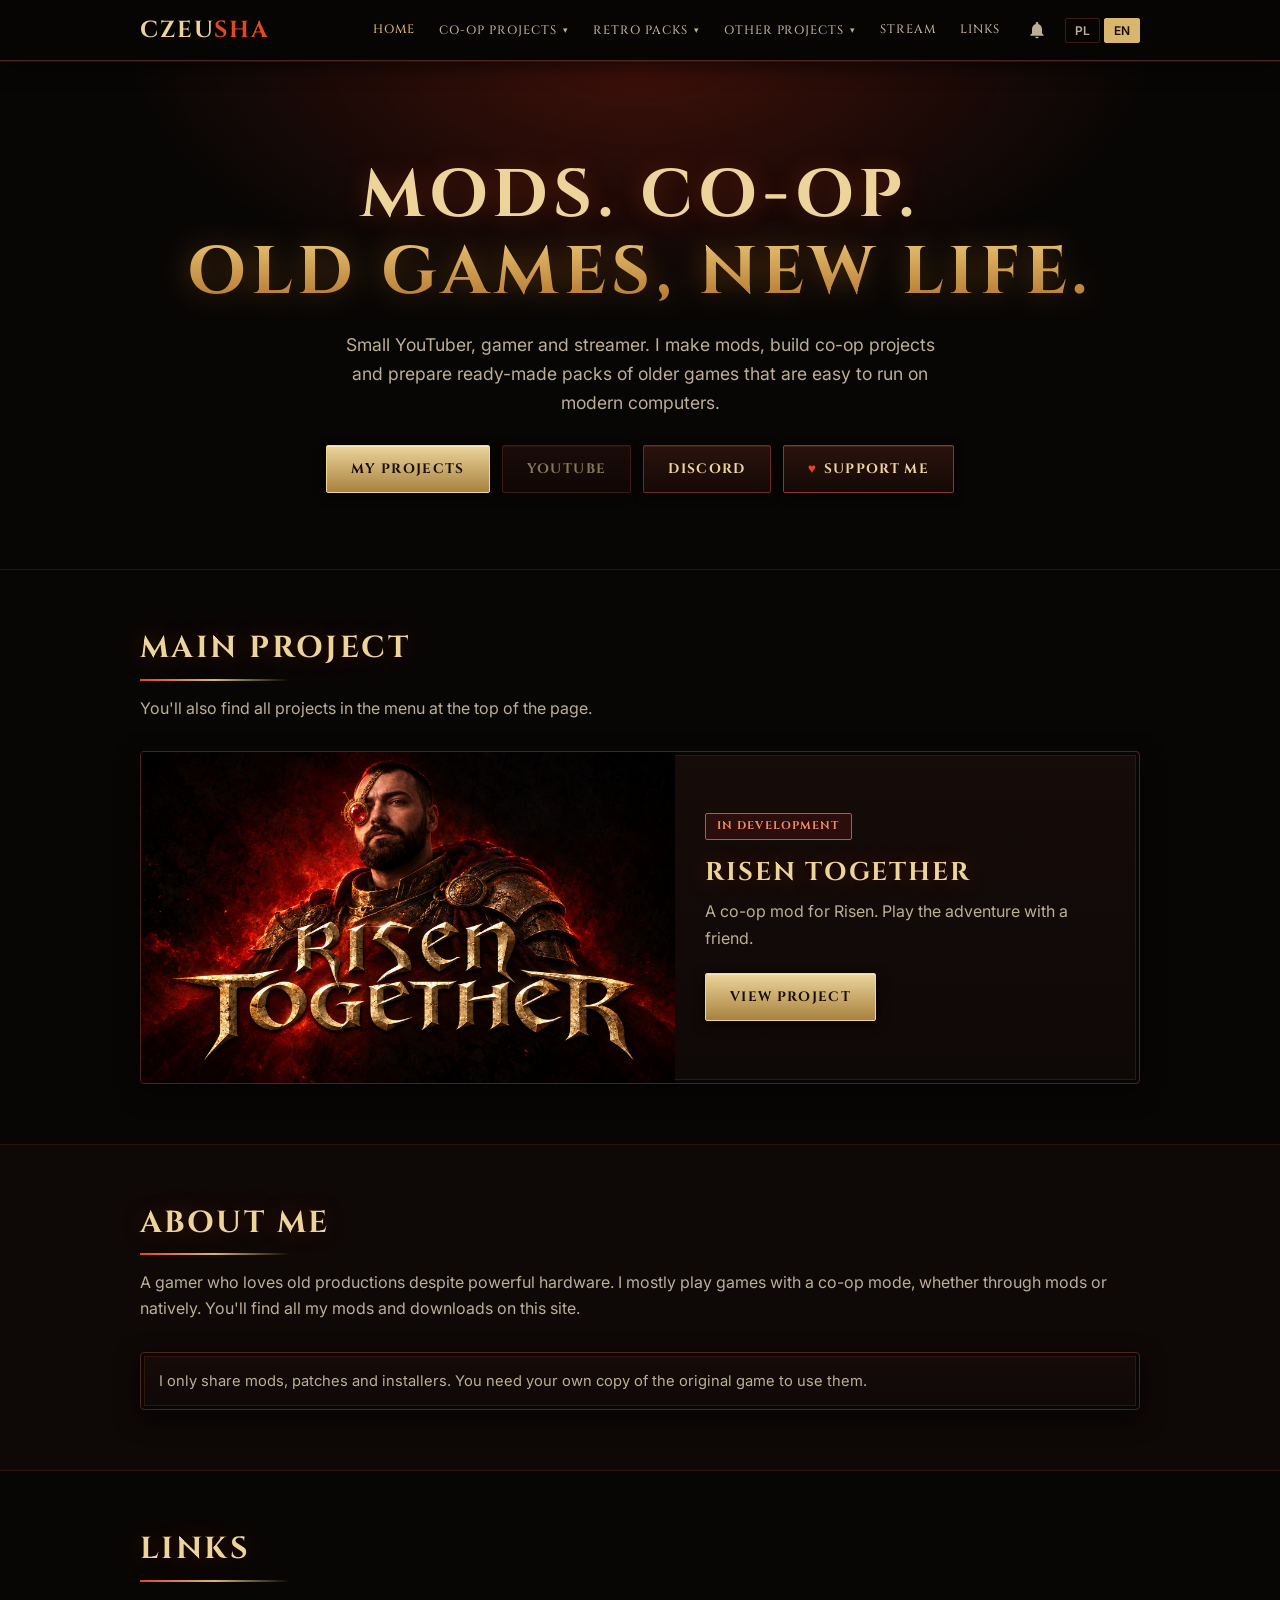
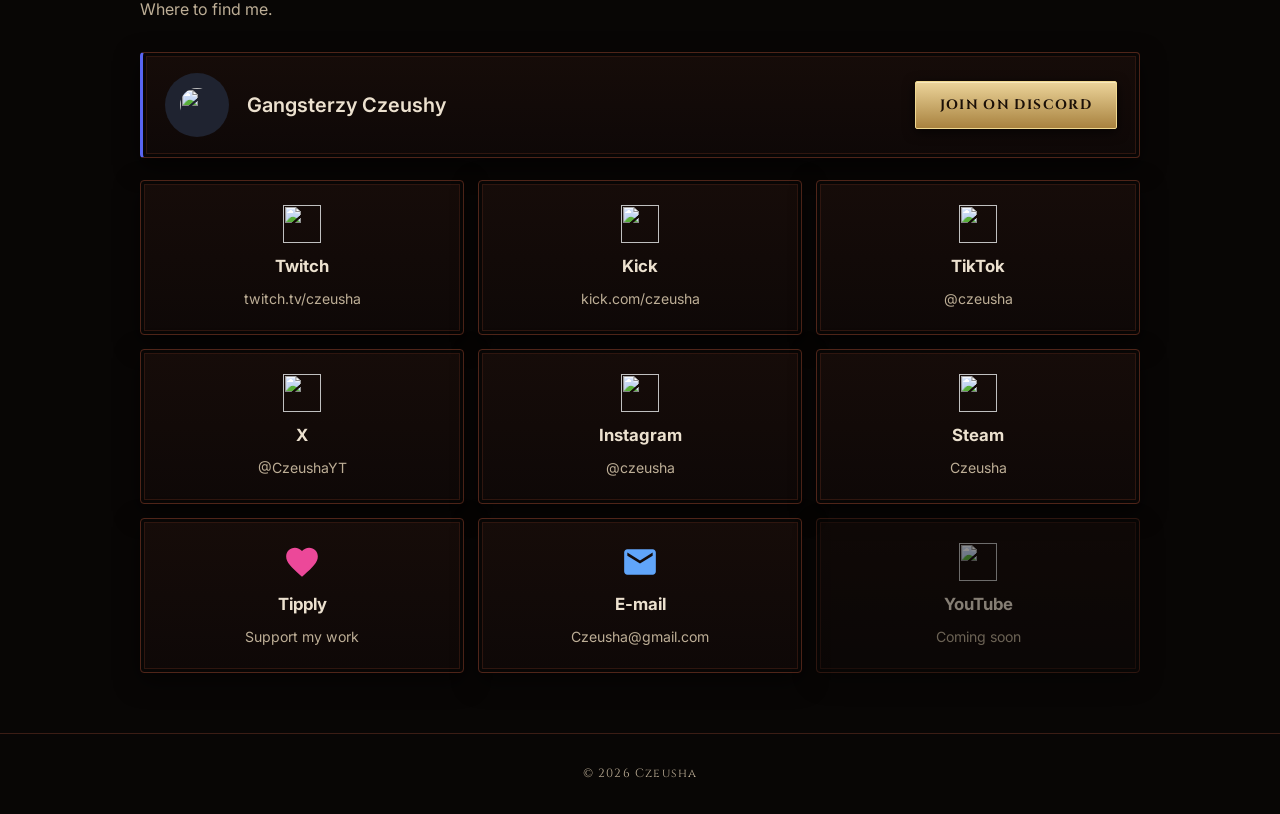
==== commit a312206c: "Add files via upload" ====
--- a/index.html
+++ b/index.html
@@ -5,7 +5,7 @@
   <meta name="viewport" content="width=device-width, initial-scale=1">
   <title data-i18n="title">Czeusha – Mody i projekty</title>
   <meta name="description" content="Strona Czeushy: YouTuber, gamer i streamer. Moje mody, projekty co-op oraz gotowe paczki starszych gier.">
-  <link rel="stylesheet" href="style.css?v=3">
+  <link rel="stylesheet" href="style.css?v=4">
 </head>
 <body>
 
@@ -58,6 +58,20 @@
 
         <a href="stream.html">Stream</a>
         <a href="index.html#linki" data-i18n="nav_links">Linki</a>
+        <div class="notify-wrap">
+          <button type="button" class="bell-nav" aria-haspopup="true" aria-expanded="false" aria-label="Powiadomienia" data-i18n-aria="n_bell_aria"><svg viewBox="0 0 24 24" fill="currentColor" aria-hidden="true"><path d="M12 22c1.1 0 2-.9 2-2h-4c0 1.1.9 2 2 2zm6-6v-5c0-3.07-1.63-5.64-4.5-6.32V4c0-.83-.67-1.5-1.5-1.5s-1.5.67-1.5 1.5v.68C7.64 5.36 6 7.92 6 11v5l-2 2v1h16v-1l-2-2z"/></svg><span class="bell-dot" hidden></span></button>
+          <div class="notify-pop" hidden>
+            <strong data-i18n="n_pop_h">Powiadomienia</strong>
+            <p class="n-hint" data-i18n="n_pop_p">Wybierz, o czym mam Cię powiadamiać. Każde ustawienie działa osobno.</p>
+            <button type="button" class="bell-btn" data-notify="updates" aria-pressed="false"><svg viewBox="0 0 24 24" fill="currentColor" aria-hidden="true"><path d="M12 22c1.1 0 2-.9 2-2h-4c0 1.1.9 2 2 2zm6-6v-5c0-3.07-1.63-5.64-4.5-6.32V4c0-.83-.67-1.5-1.5-1.5s-1.5.67-1.5 1.5v.68C7.64 5.36 6 7.92 6 11v5l-2 2v1h16v-1l-2-2z"/></svg><span class="bl" data-i18n="n_updates">Aktualizacje strony i modów</span><em class="st"></em></button>
+            <button type="button" class="bell-btn" data-notify="twitch" aria-pressed="false"><svg viewBox="0 0 24 24" fill="currentColor" aria-hidden="true"><path d="M12 22c1.1 0 2-.9 2-2h-4c0 1.1.9 2 2 2zm6-6v-5c0-3.07-1.63-5.64-4.5-6.32V4c0-.83-.67-1.5-1.5-1.5s-1.5.67-1.5 1.5v.68C7.64 5.36 6 7.92 6 11v5l-2 2v1h16v-1l-2-2z"/></svg><span class="bl" data-i18n="n_twitch">Stream na Twitchu</span><em class="st"></em></button>
+            <button type="button" class="bell-btn" data-notify="kick" aria-pressed="false"><svg viewBox="0 0 24 24" fill="currentColor" aria-hidden="true"><path d="M12 22c1.1 0 2-.9 2-2h-4c0 1.1.9 2 2 2zm6-6v-5c0-3.07-1.63-5.64-4.5-6.32V4c0-.83-.67-1.5-1.5-1.5s-1.5.67-1.5 1.5v.68C7.64 5.36 6 7.92 6 11v5l-2 2v1h16v-1l-2-2z"/></svg><span class="bl" data-i18n="n_kick">Stream na Kicku</span><em class="st"></em></button>
+            <button type="button" class="bell-btn" data-notify="youtube" aria-pressed="false"><svg viewBox="0 0 24 24" fill="currentColor" aria-hidden="true"><path d="M12 22c1.1 0 2-.9 2-2h-4c0 1.1.9 2 2 2zm6-6v-5c0-3.07-1.63-5.64-4.5-6.32V4c0-.83-.67-1.5-1.5-1.5s-1.5.67-1.5 1.5v.68C7.64 5.36 6 7.92 6 11v5l-2 2v1h16v-1l-2-2z"/></svg><span class="bl" data-i18n="n_youtube">Stream na YouTube</span><em class="st"></em></button>
+            <button type="button" class="bell-btn all" data-notify-all="all" aria-pressed="false" data-on-key="n_all_on" data-on-pl="Włącz wszystkie" data-off-key="n_all_off" data-off-pl="Wyłącz wszystkie"><svg viewBox="0 0 24 24" fill="currentColor" aria-hidden="true"><path d="M12 22c1.1 0 2-.9 2-2h-4c0 1.1.9 2 2 2zm6-6v-5c0-3.07-1.63-5.64-4.5-6.32V4c0-.83-.67-1.5-1.5-1.5s-1.5.67-1.5 1.5v.68C7.64 5.36 6 7.92 6 11v5l-2 2v1h16v-1l-2-2z"/></svg><span class="all-label">Włącz wszystkie</span></button>
+            <p class="n-soon" hidden data-i18n="n_soon">Powiadomienia będą dostępne wkrótce.</p>
+            <p class="n-msg" data-notify-msg role="status" aria-live="polite"></p>
+          </div>
+        </div>
         <div class="lang">
           <button type="button" data-lang="pl">PL</button>
           <button type="button" data-lang="en">EN</button>
@@ -72,8 +86,9 @@
       <p data-i18n="hero_p">Mały YouTuber, gamer i streamer. Robię mody, tworzę projekty co-op i przygotowuję gotowe paczki starszych gier, które łatwo odpalić na nowych komputerach.</p>
       <div class="btn-row">
         <a class="btn primary" href="#projekty" data-i18n="btn_projects">Moje projekty</a>
-        <a class="btn" href="https://twitch.tv/czeusha" target="_blank" rel="noopener">Twitch</a>
+        <a class="btn" href="#" data-yt>YouTube</a>
         <a class="btn" href="https://discord.gg/3G6SpS7euk" target="_blank" rel="noopener">Discord</a>
+        <a class="btn support" href="https://tipply.pl/@czeusha" target="_blank" rel="noopener"><span class="heart" aria-hidden="true">&#9829;</span> <span data-i18n="btn_support">Wesprzyj mnie</span></a>
       </div>
     </div>
   </header>
@@ -158,7 +173,10 @@
           <svg class="ico" viewBox="0 0 24 24" fill="#60a5fa" aria-hidden="true"><path d="M20 4H4c-1.1 0-1.99.9-1.99 2L2 18c0 1.1.9 2 2 2h16c1.1 0 2-.9 2-2V6c0-1.1-.9-2-2-2zm0 4l-8 5-8-5V6l8 5 8-5v2z"/></svg>
           <strong>E-mail</strong><span>Czeusha@gmail.com</span>
         </a>
-        <!-- TODO: dodaj karte YouTube (ikona: https://cdn.simpleicons.org/youtube/FF0000), gdy podasz link do kanalu -->
+        <a class="link-card" href="#" data-yt>
+          <img class="ico" src="https://cdn.simpleicons.org/youtube/FF0000" alt="" width="38" height="38" loading="lazy">
+          <strong>YouTube</strong><span class="yt-sub" data-i18n="yt_soon_s">Wkrótce</span>
+        </a>
       </div>
     </div>
   </section>
@@ -167,7 +185,10 @@
     <div class="container">© 2026 Czeusha</div>
   </footer>
 
-  <script src="lang.js?v=3"></script>
+  <script src="config.js?v=4"></script>
+  <script src="notify.js?v=4"></script>
+  <script src="site.js?v=4"></script>
+  <script src="lang.js?v=4"></script>
   <script>
     /* Widget Discorda: pobiera nazwe, ikone i liczby z publicznego linku zaproszenia.
        Jesli sie nie uda (np. zaproszenie wygaslo), zostaje domyslny wyglad bez liczb. */
--- a/style.css
+++ b/style.css
@@ -430,3 +430,131 @@
   .card { padding: 28px 22px 24px; }
   .feature-body { padding: 24px 22px; }
 }
+
+/* ===== v4: ukryte elementy, przyciski dodatkowe ===== */
+[hidden] { display: none !important; }
+
+.btn .heart { color: #e2491f; margin-right: 2px; }
+.btn.support { border-color: #8a3a22; }
+/* wygaszony przycisk YouTube: dalej pokazuje podpowiedz, ale nigdzie nie prowadzi */
+[data-yt].disabled { opacity: .55; cursor: not-allowed; pointer-events: auto; }
+[data-yt].disabled:hover { transform: none; box-shadow: none; border-color: #6b2f1f; }
+a.link-card[data-yt].disabled:hover { transform: none; border-color: var(--border); }
+
+.links-grid { grid-template-columns: repeat(3, 1fr); }
+
+/* ===== zakladki streamu ===== */
+.tabs { display: flex; gap: 6px; margin-bottom: 14px; flex-wrap: wrap; }
+.tab {
+  font-family: 'Cinzel', serif; font-weight: 700; font-size: .85rem;
+  letter-spacing: .1em; text-transform: uppercase;
+  padding: 10px 22px; cursor: pointer;
+  color: var(--muted); background: var(--card);
+  border: 1px solid var(--frame); border-radius: 2px;
+  transition: color .15s, border-color .15s;
+}
+.tab:hover { color: var(--text); border-color: var(--accent); }
+.tab[aria-selected="true"] {
+  color: #1a0f07; border-color: #f0d890;
+  background: linear-gradient(#ecd49a, #a8823f);
+}
+.tab:focus-visible, .bell-btn:focus-visible, .bell-nav:focus-visible { outline: 2px solid var(--accent); outline-offset: 2px; }
+.video .panel { position: absolute; inset: 0; display: grid; place-items: center; }
+.video .panel[hidden] { display: none; }
+.panel-msg { color: var(--muted); padding: 20px; text-align: center; }
+.platform-actions { margin-top: 14px; }
+.platform-actions > div { display: flex; gap: 12px; flex-wrap: wrap; align-items: center; }
+
+/* ===== dzwonki ===== */
+.bell-btn {
+  display: inline-flex; align-items: center; gap: 10px;
+  padding: 10px 16px; cursor: pointer; text-align: left;
+  font: inherit; font-size: .92rem; color: var(--text);
+  background: var(--card); border: 1px solid var(--frame); border-radius: 2px;
+  transition: border-color .15s, background .15s;
+}
+.bell-btn svg { width: 20px; height: 20px; flex: none; color: var(--muted); }
+.bell-btn:hover { border-color: var(--accent); }
+.bell-btn .st { font-style: normal; font-size: .78rem; color: var(--muted); margin-left: auto; padding-left: 10px; }
+.bell-btn.on { border-color: var(--accent); background: #1d120b; }
+.bell-btn.on svg { color: var(--accent); }
+.bell-btn.on .st { color: var(--accent); }
+.bell-btn.all { border-style: dashed; }
+
+.notify-box { margin-top: 28px; padding: 22px; background: var(--card); border: 1px solid var(--frame); border-radius: var(--radius); }
+.notify-box h3 { font-size: 1.1rem; margin-bottom: 6px; }
+.notify-box > p { color: var(--muted); font-size: .94rem; margin-bottom: 14px; }
+.bell-row { display: flex; gap: 10px; flex-wrap: wrap; }
+.n-soon, .n-msg { color: var(--muted); font-size: .88rem; margin-top: 12px; }
+.n-msg:empty { display: none; }
+.notify-inline { margin-top: 26px; }
+
+/* dzwonek w menu */
+.notify-wrap { position: relative; display: flex; align-items: center; margin-left: 6px; }
+.bell-nav {
+  position: relative; display: grid; place-items: center;
+  width: 36px; height: 34px; cursor: pointer;
+  color: var(--muted); background: transparent;
+  border: 1px solid transparent; border-radius: 2px;
+}
+.bell-nav svg { width: 20px; height: 20px; }
+.bell-nav:hover, .bell-nav[aria-expanded="true"] { color: var(--accent); border-color: var(--frame); }
+.bell-nav.has-on { color: var(--accent); }
+.bell-dot { position: absolute; top: 5px; right: 6px; width: 8px; height: 8px; border-radius: 50%; background: var(--ember); }
+.notify-pop {
+  position: absolute; top: calc(100% + 8px); right: 0; z-index: 30;
+  width: 310px; padding: 16px;
+  display: flex; flex-direction: column; gap: 8px;
+  background: #130b08; border: 1px solid var(--frame); border-radius: var(--radius);
+  box-shadow: 0 12px 30px rgba(0, 0, 0, .8);
+}
+.notify-pop strong { font-family: 'Cinzel', serif; color: #ecd49a; }
+.notify-pop .n-hint { color: var(--muted); font-size: .85rem; }
+.notify-pop .bell-btn { width: 100%; }
+
+/* ===== okno zgloszenia bledu ===== */
+.bug-dialog {
+  width: min(640px, 100% - 24px); max-height: calc(100vh - 24px);
+  margin: auto; padding: 0; overflow: auto;
+  color: var(--text); background: #130b08;
+  border: 1px solid var(--frame); border-radius: var(--radius);
+  box-shadow: 0 20px 60px rgba(0, 0, 0, .9);
+}
+.bug-dialog::backdrop { background: rgba(0, 0, 0, .75); }
+.bug-form { padding: 22px; display: flex; flex-direction: column; gap: 14px; }
+.bug-head { display: flex; justify-content: space-between; align-items: flex-start; gap: 12px; }
+.bug-head h2 { font-size: 1.3rem; margin: 0; }
+.bug-head h2::after { display: none; }
+.bug-x { font-size: 1.8rem; line-height: 1; cursor: pointer; color: var(--muted); background: none; border: 0; padding: 0 6px; }
+.bug-x:hover { color: var(--text); }
+.bug-note { color: var(--muted); font-size: .9rem; }
+.bug-form label { display: flex; flex-direction: column; gap: 5px; font-size: .9rem; color: var(--accent); }
+.bug-form input[type="text"], .bug-form input[type="email"], .bug-form select, .bug-form textarea {
+  font: inherit; font-size: .95rem; color: var(--text);
+  background: #0c0705; border: 1px solid var(--frame); border-radius: 2px; padding: 9px 11px; width: 100%;
+}
+.bug-form textarea { resize: vertical; }
+.bug-form input:focus, .bug-form select:focus, .bug-form textarea:focus { outline: 2px solid var(--accent); outline-offset: 1px; }
+.bug-form .two { display: grid; grid-template-columns: 1fr 1fr; gap: 14px; }
+.hp { position: absolute; left: -9999px; width: 1px; height: 1px; overflow: hidden; }
+.form-msg { font-size: .92rem; color: var(--muted); }
+.form-msg:empty { display: none; }
+.form-msg.ok { color: #b9cc86; }
+.form-msg.err { color: #ff8a6b; }
+.bug-copy-wrap { display: flex; flex-direction: column; gap: 8px; align-items: flex-start; }
+.bug-copy-wrap textarea { width: 100%; font: inherit; font-size: .85rem; color: var(--text); background: #0c0705; border: 1px solid var(--frame); padding: 9px; }
+.bug-actions { display: flex; gap: 12px; flex-wrap: wrap; }
+body:has(dialog[open]) { overflow: hidden; }
+
+@media (max-width: 900px) {
+  .notify-wrap { position: static; }
+  .notify-pop { right: 16px; left: 16px; width: auto; }
+}
+@media (max-width: 700px) {
+  .links-grid { grid-template-columns: repeat(2, 1fr); }
+}
+@media (max-width: 560px) {
+  .bug-form .two { grid-template-columns: 1fr; }
+  .bell-row .bell-btn { width: 100%; }
+  .tab { flex: 1; padding: 10px 8px; }
+}
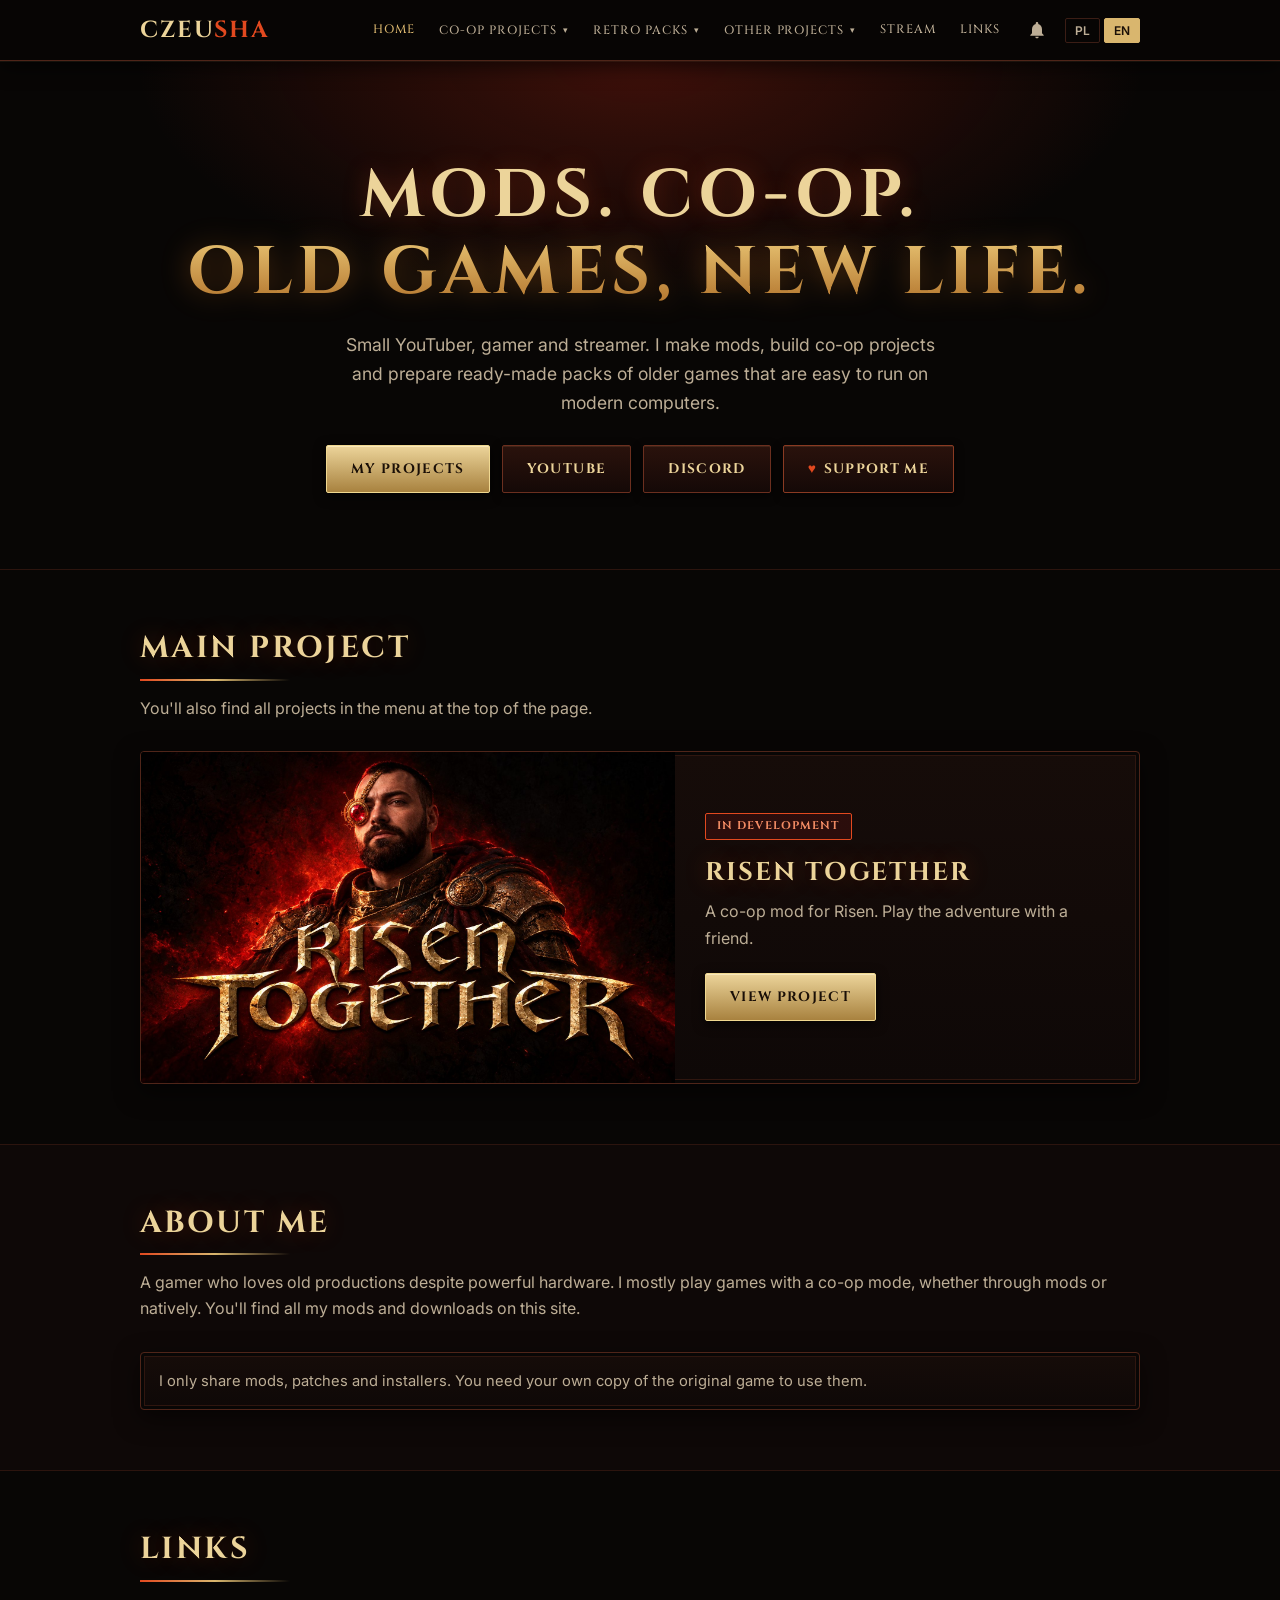
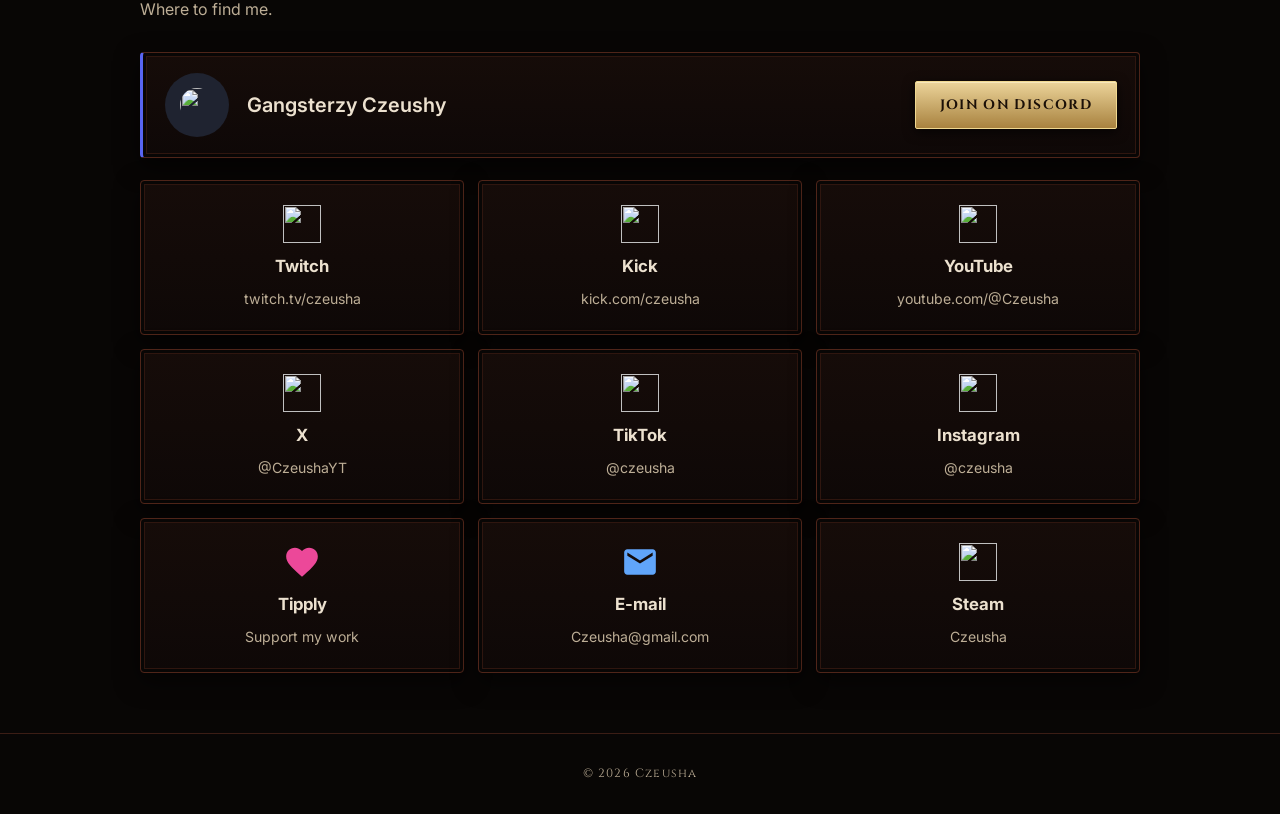
==== commit 16a8241b: "Add files via upload" ====
--- a/index.html
+++ b/index.html
@@ -149,33 +149,33 @@
           <img class="ico" src="https://cdn.simpleicons.org/kick/53FC18" alt="" width="38" height="38" loading="lazy">
           <strong>Kick</strong><span>kick.com/czeusha</span>
         </a>
+        <a class="link-card" href="#" data-yt>
+          <img class="ico" src="https://cdn.simpleicons.org/youtube/FF0000" alt="" width="38" height="38" loading="lazy">
+          <strong>YouTube</strong><span class="yt-sub" data-i18n="yt_soon_s">Wkrótce</span>
+        </a>
+        <a class="link-card" href="https://x.com/CzeushaYT" target="_blank" rel="noopener">
+          <img class="ico" src="https://cdn.simpleicons.org/x/ffffff" alt="" width="38" height="38" loading="lazy">
+          <strong>X</strong><span>@CzeushaYT</span>
+        </a>
         <a class="link-card" href="https://tiktok.com/@czeusha" target="_blank" rel="noopener">
           <img class="ico" src="https://cdn.simpleicons.org/tiktok/ffffff" alt="" width="38" height="38" loading="lazy">
           <strong>TikTok</strong><span>@czeusha</span>
         </a>
-        <a class="link-card" href="https://x.com/CzeushaYT" target="_blank" rel="noopener">
-          <img class="ico" src="https://cdn.simpleicons.org/x/ffffff" alt="" width="38" height="38" loading="lazy">
-          <strong>X</strong><span>@CzeushaYT</span>
-        </a>
         <a class="link-card" href="https://instagram.com/czeusha" target="_blank" rel="noopener">
           <img class="ico" src="https://cdn.simpleicons.org/instagram/E4405F" alt="" width="38" height="38" loading="lazy">
           <strong>Instagram</strong><span>@czeusha</span>
         </a>
+        <a class="link-card" href="https://tipply.pl/@czeusha" target="_blank" rel="noopener">
+          <svg class="ico" viewBox="0 0 24 24" fill="#ec4899" aria-hidden="true"><path d="M12 21.35l-1.45-1.32C5.4 15.36 2 12.28 2 8.5 2 5.42 4.42 3 7.5 3c1.74 0 3.41.81 4.5 2.09C13.09 3.81 14.76 3 16.5 3 19.58 3 22 5.42 22 8.5c0 3.78-3.4 6.86-8.55 11.54L12 21.35z"/></svg>
+          <strong>Tipply</strong><span data-i18n="tip_s">Wesprzyj moją twórczość</span>
+        </a>
+        <a class="link-card" href="mailto:Czeusha@gmail.com">
+          <svg class="ico" viewBox="0 0 24 24" fill="#60a5fa" aria-hidden="true"><path d="M20 4H4c-1.1 0-1.99.9-1.99 2L2 18c0 1.1.9 2 2 2h16c1.1 0 2-.9 2-2V6c0-1.1-.9-2-2-2zm0 4l-8 5-8-5V6l8 5 8-5v2z"/></svg>
+          <strong>E-mail</strong><span>Czeusha@gmail.com</span>
+        </a>
         <a class="link-card" href="https://steamcommunity.com/id/Czeusha/" target="_blank" rel="noopener">
           <img class="ico" src="https://cdn.simpleicons.org/steam/66c0f4" alt="" width="38" height="38" loading="lazy">
           <strong>Steam</strong><span>Czeusha</span>
-        </a>
-        <a class="link-card" href="https://tipply.pl/@czeusha" target="_blank" rel="noopener">
-          <svg class="ico" viewBox="0 0 24 24" fill="#ec4899" aria-hidden="true"><path d="M12 21.35l-1.45-1.32C5.4 15.36 2 12.28 2 8.5 2 5.42 4.42 3 7.5 3c1.74 0 3.41.81 4.5 2.09C13.09 3.81 14.76 3 16.5 3 19.58 3 22 5.42 22 8.5c0 3.78-3.4 6.86-8.55 11.54L12 21.35z"/></svg>
-          <strong>Tipply</strong><span data-i18n="tip_s">Wesprzyj moją twórczość</span>
-        </a>
-        <a class="link-card" href="mailto:Czeusha@gmail.com">
-          <svg class="ico" viewBox="0 0 24 24" fill="#60a5fa" aria-hidden="true"><path d="M20 4H4c-1.1 0-1.99.9-1.99 2L2 18c0 1.1.9 2 2 2h16c1.1 0 2-.9 2-2V6c0-1.1-.9-2-2-2zm0 4l-8 5-8-5V6l8 5 8-5v2z"/></svg>
-          <strong>E-mail</strong><span>Czeusha@gmail.com</span>
-        </a>
-        <a class="link-card" href="#" data-yt>
-          <img class="ico" src="https://cdn.simpleicons.org/youtube/FF0000" alt="" width="38" height="38" loading="lazy">
-          <strong>YouTube</strong><span class="yt-sub" data-i18n="yt_soon_s">Wkrótce</span>
         </a>
       </div>
     </div>
